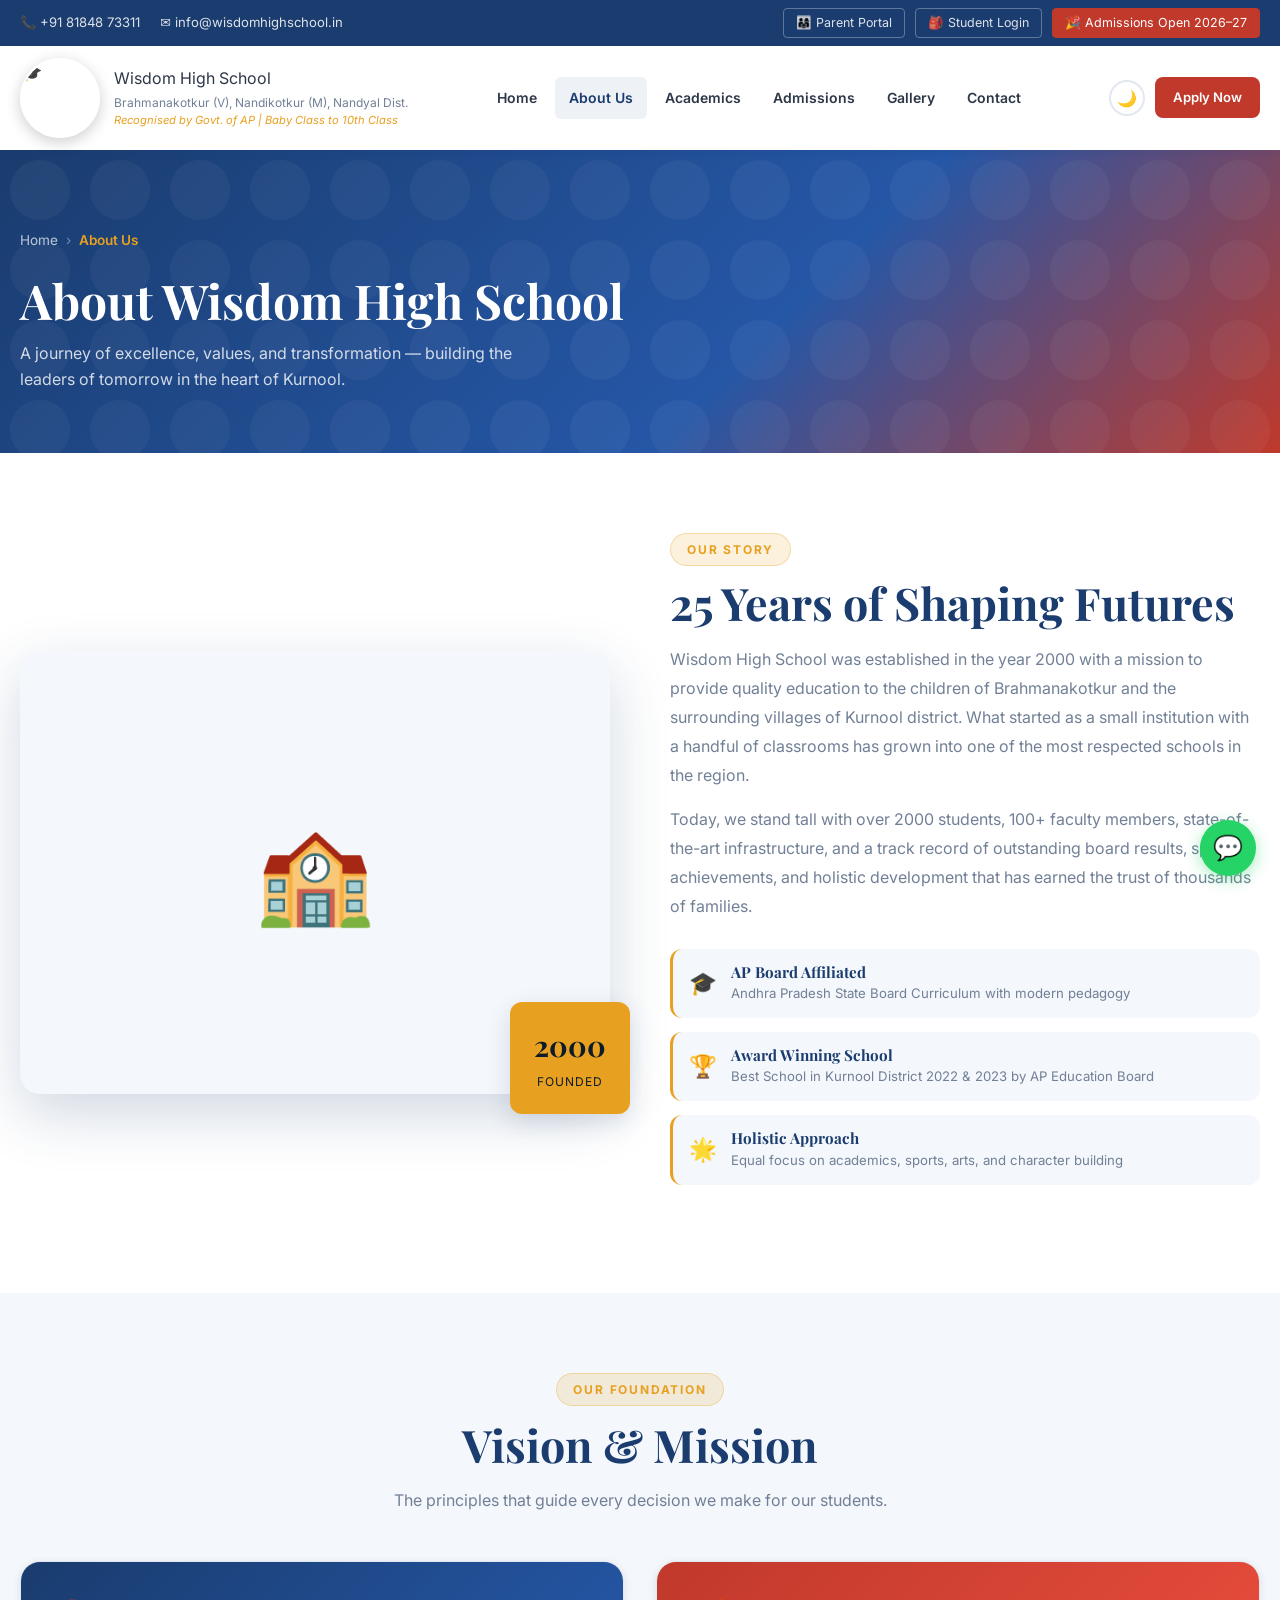
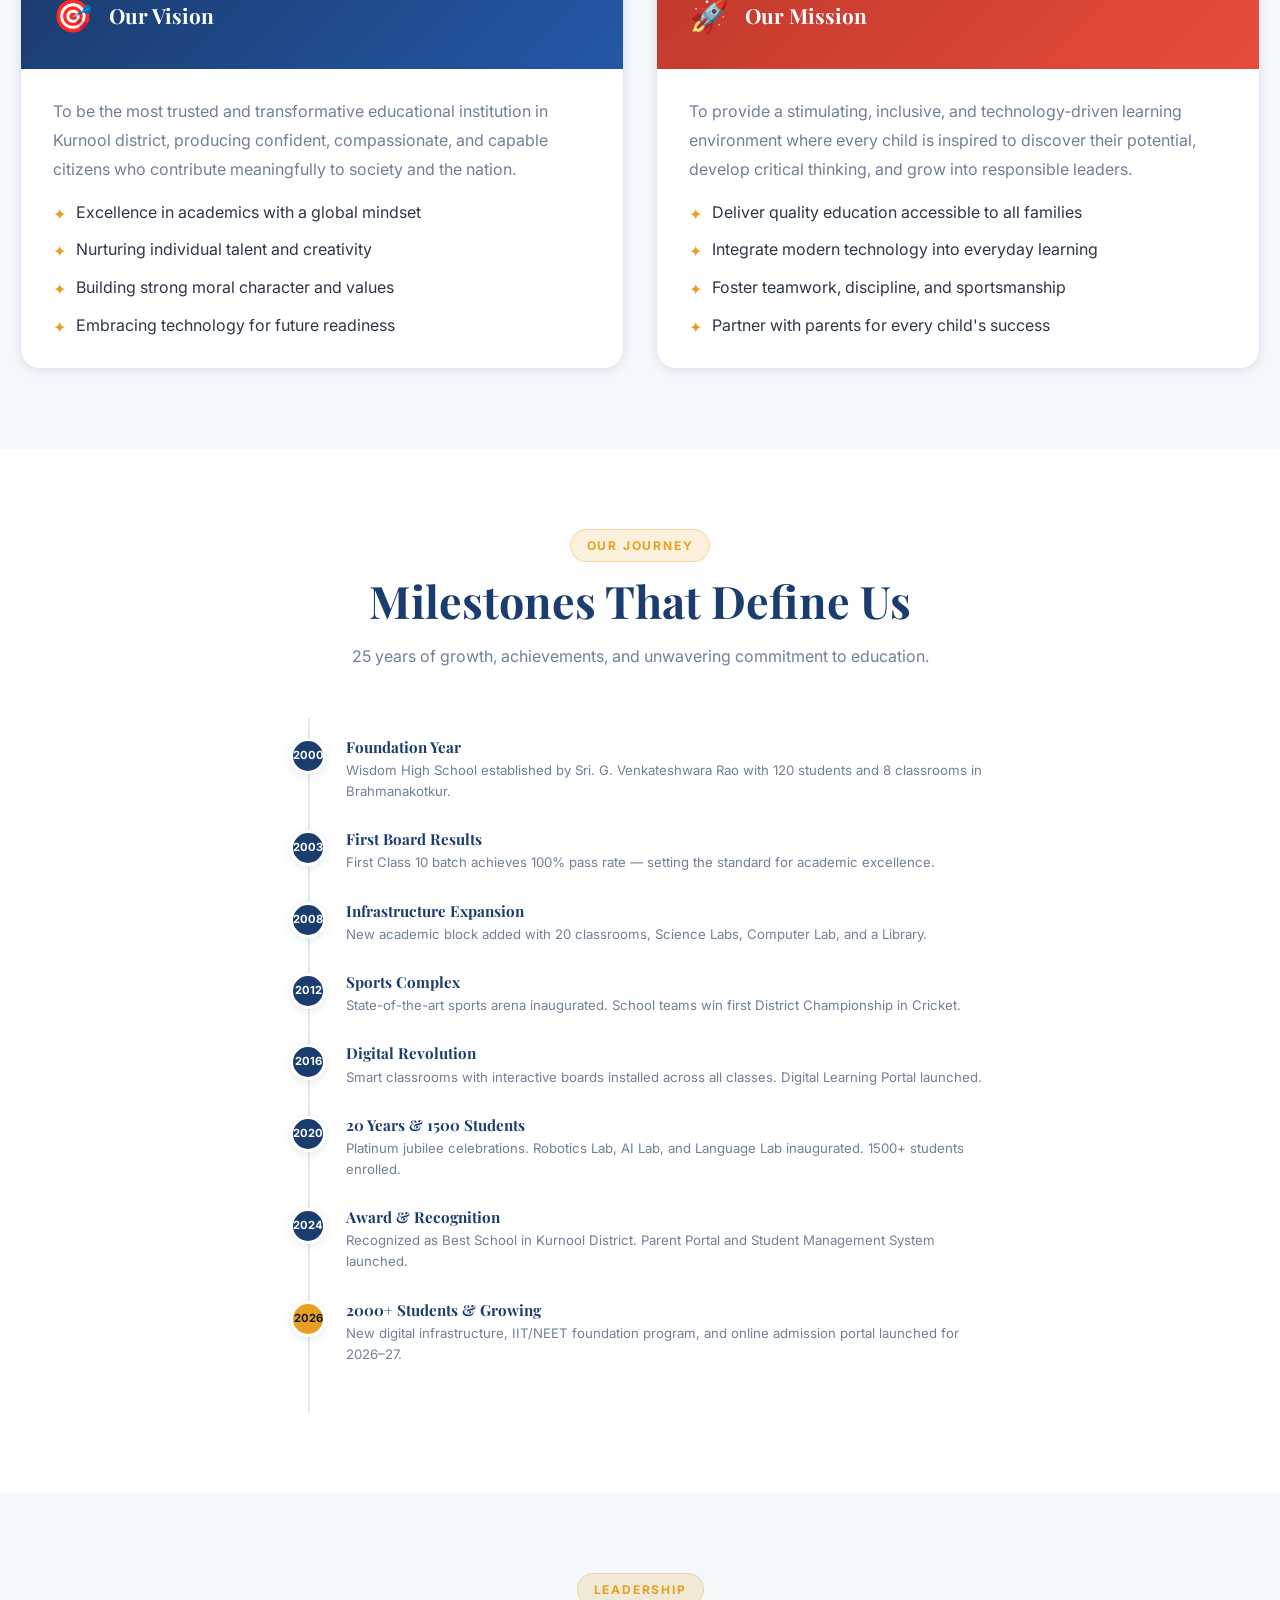
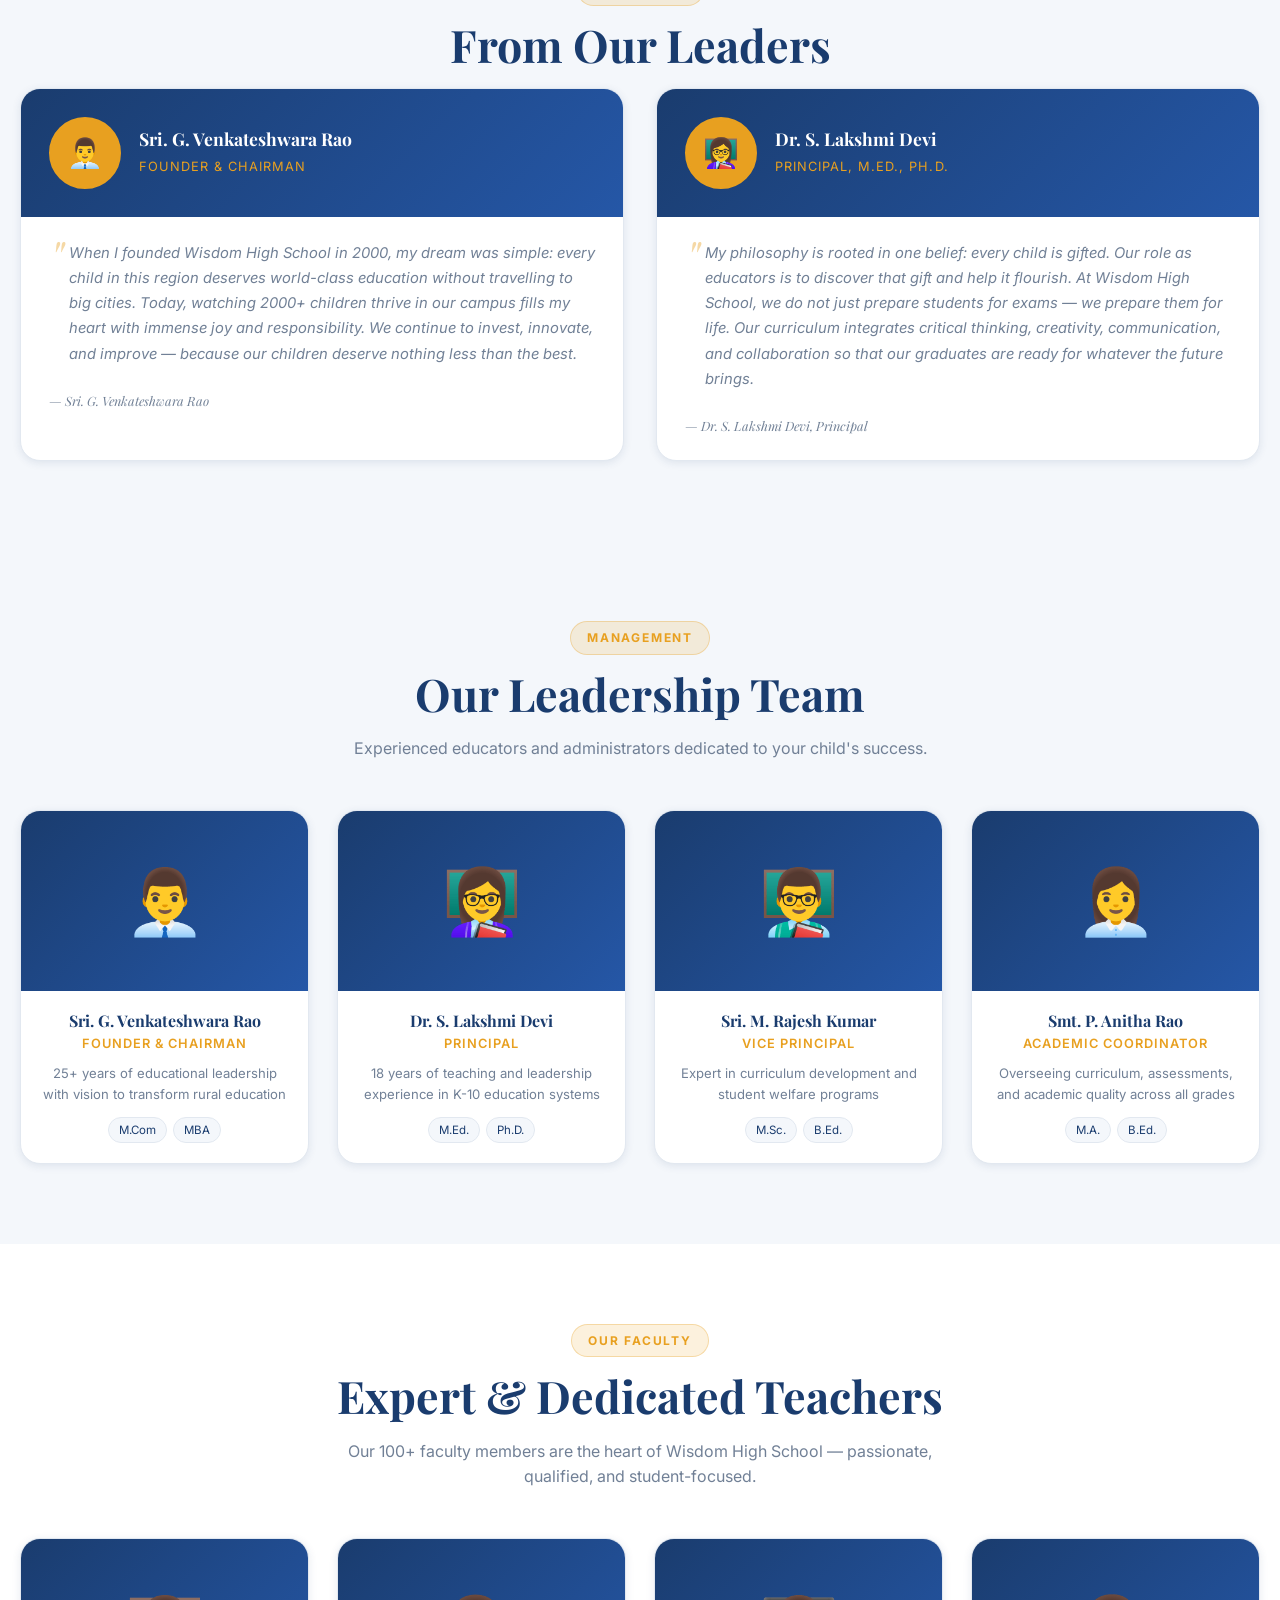
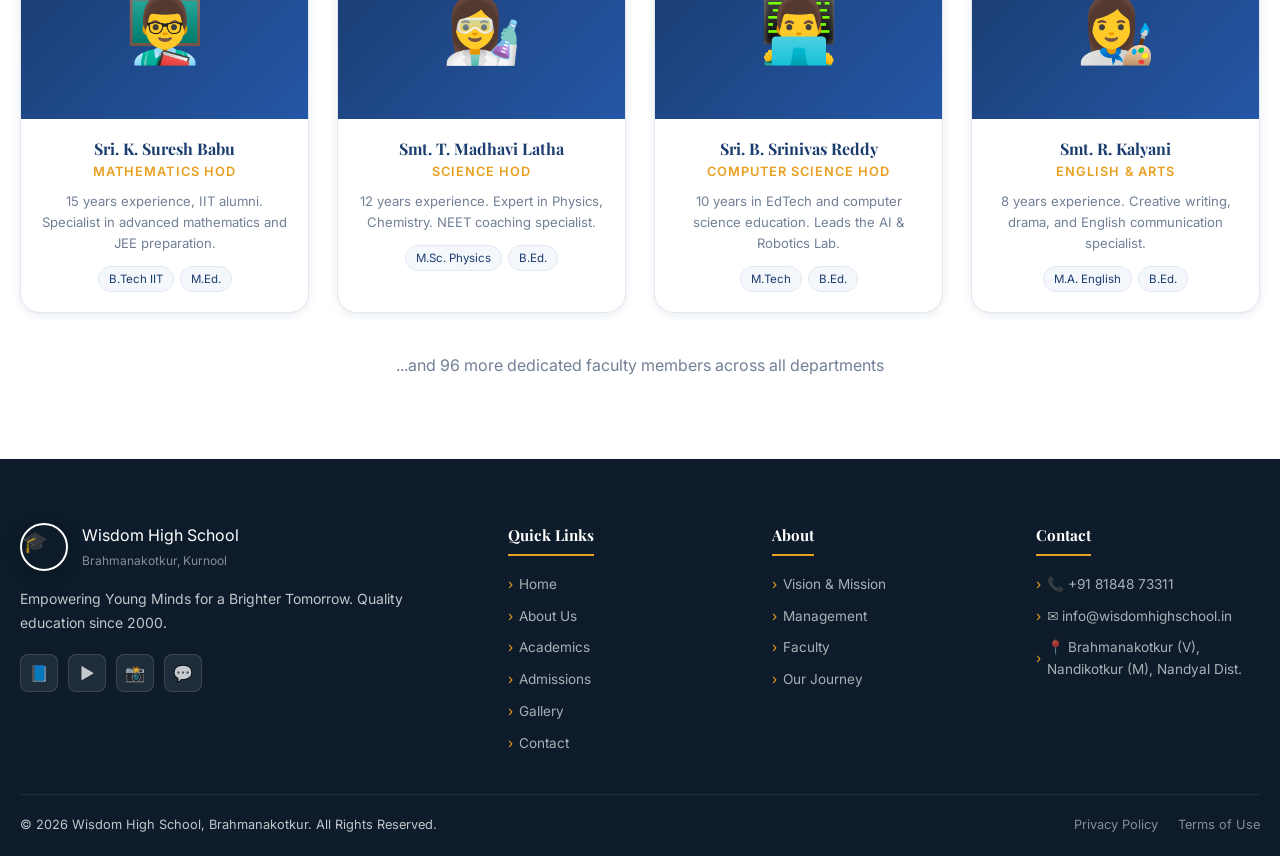
==== about.html @ b9696d8a "Add files via upload" ====
<!DOCTYPE html>
<html lang="en">
<head>
  <meta charset="UTF-8" />
  <meta name="viewport" content="width=device-width, initial-scale=1.0" />
  <title>About Us | Wisdom High School Brahmanakotkur</title>
  <meta name="description" content="Learn about Wisdom High School's vision, management, and student success at Brahmanakotkur, Nandikotkur (M), Nandyal Dist." />
  <link rel="preconnect" href="https://fonts.googleapis.com" />
  <link href="https://fonts.googleapis.com/css2?family=Playfair+Display:wght@600;700;800&family=Inter:wght@400;500;600;700&display=swap" rel="stylesheet" />
  <link rel="stylesheet" href="assets/css/style.css" />
  <link rel="stylesheet" href="assets/css/pages.css" />
  <link rel="icon" href="data:image/svg+xml,<svg xmlns='http://www.w3.org/2000/svg' viewBox='0 0 100 100'><text y='.9em' font-size='90'>🏫</text></svg>" />
</head>
<body>

<!-- Topbar -->
<div id="topbar">
  <div class="container">
    <div class="topbar-inner">
      <div class="topbar-left">
        <a href="tel:+918184873311">📞 +91 81848 73311</a>
        <a href="mailto:info@wisdomhighschool.in">✉️ info@wisdomhighschool.in</a>
      </div>
      <div class="topbar-right">
        <a href="portal/parent.html">👨‍👩‍👧 Parent Portal</a>
        <a href="portal/student.html">🎒 Student Login</a>
        <a href="admissions.html" class="admission-btn">🎉 Admissions Open 2026–27</a>
      </div>
    </div>
  </div>
</div>

<!-- Header -->
<header id="header">
  <div class="container">
    <div class="header-inner">
      <a href="index.html" class="logo-wrap">
        <div class="logo-icon">🎓</div>
        <div class="logo-text">
          <div class="school-name">Wisdom High School</div>
          <div class="school-location">Brahmanakotkur (V), Nandikotkur (M), Nandyal Dist.</div>
          <div class="school-tagline">Recognised by Govt. of AP | Baby Class to 10th Class</div>
        </div>
      </a>
      <nav class="main-nav">
        <div class="nav-item"><a href="index.html" class="nav-link">Home</a></div>
        <div class="nav-item"><a href="about.html" class="nav-link active">About Us</a></div>
        <div class="nav-item"><a href="academics.html" class="nav-link">Academics</a></div>
        <div class="nav-item"><a href="admissions.html" class="nav-link">Admissions</a></div>
        <div class="nav-item"><a href="gallery.html" class="nav-link">Gallery</a></div>
        <div class="nav-item"><a href="contact.html" class="nav-link">Contact</a></div>
      </nav>
      <div class="header-actions">
        <button id="darkToggle">🌙</button>
        <a href="admissions.html" class="btn btn-accent" style="font-size:0.82rem;padding:10px 18px;">Apply Now</a>
        <button id="mobileMenuBtn"><span></span><span></span><span></span></button>
      </div>
    </div>
    <div id="mobileMenu">
      <a href="index.html" class="mobile-nav-link">🏠 Home</a>
      <a href="about.html" class="mobile-nav-link">ℹ️ About Us</a>
      <a href="academics.html" class="mobile-nav-link">📚 Academics</a>
      <a href="admissions.html" class="mobile-nav-link">📝 Admissions</a>
      <a href="gallery.html" class="mobile-nav-link">🖼️ Gallery</a>
      <a href="contact.html" class="mobile-nav-link">📞 Contact</a>
    </div>
  </div>
</header>

<!-- Page Hero -->
<section class="page-hero">
  <div class="container">
    <div class="page-hero-content">
      <div class="breadcrumb">
        <a href="index.html">Home</a>
        <span>›</span>
        <span class="current">About Us</span>
      </div>
      <h1>About Wisdom High School</h1>
      <p>A journey of excellence, values, and transformation — building the leaders of tomorrow in the heart of Kurnool.</p>
    </div>
  </div>
</section>

<!-- Our Story -->
<section class="section-pad">
  <div class="container">
    <div class="about-grid">
      <div class="about-img-wrap" data-aos="fade-right">
        <div class="about-img" style="font-size:6rem;">🏫</div>
        <div class="about-badge">
          <strong>2000</strong>
          <span>Founded</span>
        </div>
      </div>
      <div class="about-content" data-aos="fade-left">
        <div class="section-tag">Our Story</div>
        <h2 class="section-title">25 Years of Shaping Futures</h2>
        <p style="color:var(--text-muted);margin-bottom:16px;line-height:1.8;">Wisdom High School was established in the year 2000 with a mission to provide quality education to the children of Brahmanakotkur and the surrounding villages of Kurnool district. What started as a small institution with a handful of classrooms has grown into one of the most respected schools in the region.</p>
        <p style="color:var(--text-muted);margin-bottom:24px;line-height:1.8;">Today, we stand tall with over 2000 students, 100+ faculty members, state-of-the-art infrastructure, and a track record of outstanding board results, sports achievements, and holistic development that has earned the trust of thousands of families.</p>
        <div class="about-features">
          <div class="about-feature">
            <div class="about-feature-icon">🎓</div>
            <div><h4>AP Board Affiliated</h4><p>Andhra Pradesh State Board Curriculum with modern pedagogy</p></div>
          </div>
          <div class="about-feature">
            <div class="about-feature-icon">🏆</div>
            <div><h4>Award Winning School</h4><p>Best School in Kurnool District 2022 & 2023 by AP Education Board</p></div>
          </div>
          <div class="about-feature">
            <div class="about-feature-icon">🌟</div>
            <div><h4>Holistic Approach</h4><p>Equal focus on academics, sports, arts, and character building</p></div>
          </div>
        </div>
      </div>
    </div>
  </div>
</section>

<!-- Vision & Mission -->
<section class="section-pad" id="vision" style="background:var(--light);">
  <div class="container">
    <div class="text-center" data-aos="fade-up">
      <div class="section-tag">Our Foundation</div>
      <h2 class="section-title">Vision & Mission</h2>
      <p class="section-sub">The principles that guide every decision we make for our students.</p>
    </div>
    <div class="vision-mission-grid" data-aos="fade-up">
      <div class="vm-card">
        <div class="vm-card-header vision">
          <div class="vm-icon">🎯</div>
          <h3>Our Vision</h3>
        </div>
        <div class="vm-card-body">
          <p>To be the most trusted and transformative educational institution in Kurnool district, producing confident, compassionate, and capable citizens who contribute meaningfully to society and the nation.</p>
          <div class="vm-points">
            <div class="vm-point">Excellence in academics with a global mindset</div>
            <div class="vm-point">Nurturing individual talent and creativity</div>
            <div class="vm-point">Building strong moral character and values</div>
            <div class="vm-point">Embracing technology for future readiness</div>
          </div>
        </div>
      </div>
      <div class="vm-card">
        <div class="vm-card-header mission">
          <div class="vm-icon">🚀</div>
          <h3>Our Mission</h3>
        </div>
        <div class="vm-card-body">
          <p>To provide a stimulating, inclusive, and technology-driven learning environment where every child is inspired to discover their potential, develop critical thinking, and grow into responsible leaders.</p>
          <div class="vm-points">
            <div class="vm-point">Deliver quality education accessible to all families</div>
            <div class="vm-point">Integrate modern technology into everyday learning</div>
            <div class="vm-point">Foster teamwork, discipline, and sportsmanship</div>
            <div class="vm-point">Partner with parents for every child's success</div>
          </div>
        </div>
      </div>
    </div>
  </div>
</section>

<!-- Our Journey Timeline -->
<section class="section-pad" id="timeline">
  <div class="container">
    <div class="text-center" data-aos="fade-up">
      <div class="section-tag">Our Journey</div>
      <h2 class="section-title">Milestones That Define Us</h2>
      <p class="section-sub">25 years of growth, achievements, and unwavering commitment to education.</p>
    </div>
    <div style="max-width:700px;margin:0 auto;" data-aos="fade-up">
      <div class="timeline">
        <div class="timeline-item">
          <div class="timeline-dot">2000</div>
          <div class="timeline-content">
            <h4>Foundation Year</h4>
            <p>Wisdom High School established by Sri. G. Venkateshwara Rao with 120 students and 8 classrooms in Brahmanakotkur.</p>
          </div>
        </div>
        <div class="timeline-item">
          <div class="timeline-dot">2003</div>
          <div class="timeline-content">
            <h4>First Board Results</h4>
            <p>First Class 10 batch achieves 100% pass rate — setting the standard for academic excellence.</p>
          </div>
        </div>
        <div class="timeline-item">
          <div class="timeline-dot">2008</div>
          <div class="timeline-content">
            <h4>Infrastructure Expansion</h4>
            <p>New academic block added with 20 classrooms, Science Labs, Computer Lab, and a Library.</p>
          </div>
        </div>
        <div class="timeline-item">
          <div class="timeline-dot">2012</div>
          <div class="timeline-content">
            <h4>Sports Complex</h4>
            <p>State-of-the-art sports arena inaugurated. School teams win first District Championship in Cricket.</p>
          </div>
        </div>
        <div class="timeline-item">
          <div class="timeline-dot">2016</div>
          <div class="timeline-content">
            <h4>Digital Revolution</h4>
            <p>Smart classrooms with interactive boards installed across all classes. Digital Learning Portal launched.</p>
          </div>
        </div>
        <div class="timeline-item">
          <div class="timeline-dot">2020</div>
          <div class="timeline-content">
            <h4>20 Years & 1500 Students</h4>
            <p>Platinum jubilee celebrations. Robotics Lab, AI Lab, and Language Lab inaugurated. 1500+ students enrolled.</p>
          </div>
        </div>
        <div class="timeline-item">
          <div class="timeline-dot">2024</div>
          <div class="timeline-content">
            <h4>Award & Recognition</h4>
            <p>Recognized as Best School in Kurnool District. Parent Portal and Student Management System launched.</p>
          </div>
        </div>
        <div class="timeline-item">
          <div class="timeline-dot" style="background:var(--secondary);color:var(--dark);">2026</div>
          <div class="timeline-content">
            <h4>2000+ Students & Growing</h4>
            <p>New digital infrastructure, IIT/NEET foundation program, and online admission portal launched for 2026–27.</p>
          </div>
        </div>
      </div>
    </div>
  </div>
</section>

<!-- Chairman & Principal Messages -->
<section class="section-pad messages-section" id="chairman">
  <div class="container">
    <div class="text-center" data-aos="fade-up">
      <div class="section-tag">Leadership</div>
      <h2 class="section-title">From Our Leaders</h2>
    </div>
    <div class="messages-grid">
      <div class="message-card" data-aos="fade-right" id="chairman">
        <div class="message-header">
          <div class="message-avatar">👨‍💼</div>
          <div class="message-person">
            <h3>Sri. G. Venkateshwara Rao</h3>
            <span>Founder & Chairman</span>
          </div>
        </div>
        <div class="message-body">
          <p>When I founded Wisdom High School in 2000, my dream was simple: every child in this region deserves world-class education without travelling to big cities. Today, watching 2000+ children thrive in our campus fills my heart with immense joy and responsibility. We continue to invest, innovate, and improve — because our children deserve nothing less than the best.</p>
        </div>
        <div class="message-footer"><span class="message-sig">— Sri. G. Venkateshwara Rao</span></div>
      </div>
      <div class="message-card" data-aos="fade-left" id="principal">
        <div class="message-header">
          <div class="message-avatar">👩‍🏫</div>
          <div class="message-person">
            <h3>Dr. S. Lakshmi Devi</h3>
            <span>Principal, M.Ed., Ph.D.</span>
          </div>
        </div>
        <div class="message-body">
          <p>My philosophy is rooted in one belief: every child is gifted. Our role as educators is to discover that gift and help it flourish. At Wisdom High School, we do not just prepare students for exams — we prepare them for life. Our curriculum integrates critical thinking, creativity, communication, and collaboration so that our graduates are ready for whatever the future brings.</p>
        </div>
        <div class="message-footer"><span class="message-sig">— Dr. S. Lakshmi Devi, Principal</span></div>
      </div>
    </div>
  </div>
</section>

<!-- Management Team -->
<section class="section-pad" id="management" style="background:var(--light);">
  <div class="container">
    <div class="text-center" data-aos="fade-up">
      <div class="section-tag">Management</div>
      <h2 class="section-title">Our Leadership Team</h2>
      <p class="section-sub">Experienced educators and administrators dedicated to your child's success.</p>
    </div>
    <div class="team-grid">
      <div class="team-card" data-aos="zoom-in" data-aos-delay="0">
        <div class="team-avatar">👨‍💼</div>
        <div class="team-info">
          <h3>Sri. G. Venkateshwara Rao</h3>
          <div class="team-role">Founder & Chairman</div>
          <p>25+ years of educational leadership with vision to transform rural education</p>
          <div class="team-qual"><span class="qual-tag">M.Com</span><span class="qual-tag">MBA</span></div>
        </div>
      </div>
      <div class="team-card" data-aos="zoom-in" data-aos-delay="100">
        <div class="team-avatar">👩‍🏫</div>
        <div class="team-info">
          <h3>Dr. S. Lakshmi Devi</h3>
          <div class="team-role">Principal</div>
          <p>18 years of teaching and leadership experience in K-10 education systems</p>
          <div class="team-qual"><span class="qual-tag">M.Ed.</span><span class="qual-tag">Ph.D.</span></div>
        </div>
      </div>
      <div class="team-card" data-aos="zoom-in" data-aos-delay="200">
        <div class="team-avatar">👨‍🏫</div>
        <div class="team-info">
          <h3>Sri. M. Rajesh Kumar</h3>
          <div class="team-role">Vice Principal</div>
          <p>Expert in curriculum development and student welfare programs</p>
          <div class="team-qual"><span class="qual-tag">M.Sc.</span><span class="qual-tag">B.Ed.</span></div>
        </div>
      </div>
      <div class="team-card" data-aos="zoom-in" data-aos-delay="300">
        <div class="team-avatar">👩‍💼</div>
        <div class="team-info">
          <h3>Smt. P. Anitha Rao</h3>
          <div class="team-role">Academic Coordinator</div>
          <p>Overseeing curriculum, assessments, and academic quality across all grades</p>
          <div class="team-qual"><span class="qual-tag">M.A.</span><span class="qual-tag">B.Ed.</span></div>
        </div>
      </div>
    </div>
  </div>
</section>

<!-- Faculty Section -->
<section class="section-pad" id="faculty">
  <div class="container">
    <div class="text-center" data-aos="fade-up">
      <div class="section-tag">Our Faculty</div>
      <h2 class="section-title">Expert & Dedicated Teachers</h2>
      <p class="section-sub">Our 100+ faculty members are the heart of Wisdom High School — passionate, qualified, and student-focused.</p>
    </div>
    <div class="team-grid">
      <div class="team-card" data-aos="fade-up" data-aos-delay="0">
        <div class="team-avatar">👨‍🏫</div>
        <div class="team-info">
          <h3>Sri. K. Suresh Babu</h3>
          <div class="team-role">Mathematics HOD</div>
          <p>15 years experience, IIT alumni. Specialist in advanced mathematics and JEE preparation.</p>
          <div class="team-qual"><span class="qual-tag">B.Tech IIT</span><span class="qual-tag">M.Ed.</span></div>
        </div>
      </div>
      <div class="team-card" data-aos="fade-up" data-aos-delay="100">
        <div class="team-avatar">👩‍🔬</div>
        <div class="team-info">
          <h3>Smt. T. Madhavi Latha</h3>
          <div class="team-role">Science HOD</div>
          <p>12 years experience. Expert in Physics, Chemistry. NEET coaching specialist.</p>
          <div class="team-qual"><span class="qual-tag">M.Sc. Physics</span><span class="qual-tag">B.Ed.</span></div>
        </div>
      </div>
      <div class="team-card" data-aos="fade-up" data-aos-delay="200">
        <div class="team-avatar">👨‍💻</div>
        <div class="team-info">
          <h3>Sri. B. Srinivas Reddy</h3>
          <div class="team-role">Computer Science HOD</div>
          <p>10 years in EdTech and computer science education. Leads the AI & Robotics Lab.</p>
          <div class="team-qual"><span class="qual-tag">M.Tech</span><span class="qual-tag">B.Ed.</span></div>
        </div>
      </div>
      <div class="team-card" data-aos="fade-up" data-aos-delay="300">
        <div class="team-avatar">👩‍🎨</div>
        <div class="team-info">
          <h3>Smt. R. Kalyani</h3>
          <div class="team-role">English & Arts</div>
          <p>8 years experience. Creative writing, drama, and English communication specialist.</p>
          <div class="team-qual"><span class="qual-tag">M.A. English</span><span class="qual-tag">B.Ed.</span></div>
        </div>
      </div>
    </div>
    <div class="text-center" style="margin-top:40px;">
      <p style="color:var(--text-muted);">...and 96 more dedicated faculty members across all departments</p>
    </div>
  </div>
</section>

<!-- Footer -->
<footer id="footer">
  <div class="footer-top">
    <div class="container">
      <div class="footer-grid">
        <div class="footer-brand">
          <a href="index.html" class="logo-wrap" style="margin-bottom:16px;display:inline-flex;">
            <div class="logo-icon" style="width:48px;height:48px;font-size:1.3rem;">🎓</div>
            <div class="logo-text">
              <div class="school-name">Wisdom High School</div>
              <div class="school-location">Brahmanakotkur, Kurnool</div>
            </div>
          </a>
          <p>Empowering Young Minds for a Brighter Tomorrow. Quality education since 2000.</p>
          <div class="footer-social">
            <a href="#" class="social-btn">📘</a>
            <a href="#" class="social-btn">▶️</a>
            <a href="#" class="social-btn">📸</a>
            <a href="https://wa.me/919876543210" class="social-btn">💬</a>
          </div>
        </div>
        <div class="footer-col">
          <h4>Quick Links</h4>
          <div class="footer-links">
            <a href="index.html">Home</a>
            <a href="about.html">About Us</a>
            <a href="academics.html">Academics</a>
            <a href="admissions.html">Admissions</a>
            <a href="gallery.html">Gallery</a>
            <a href="contact.html">Contact</a>
          </div>
        </div>
        <div class="footer-col">
          <h4>About</h4>
          <div class="footer-links">
            <a href="about.html#vision">Vision & Mission</a>
            <a href="about.html#management">Management</a>
            <a href="about.html#faculty">Faculty</a>
            <a href="about.html#timeline">Our Journey</a>
          </div>
        </div>
        <div class="footer-col">
          <h4>Contact</h4>
          <div class="footer-links">
            <a href="tel:+918184873311">📞 +91 81848 73311</a>
            <a href="mailto:info@wisdomhighschool.in">✉️ info@wisdomhighschool.in</a>
            <a href="#">📍 Brahmanakotkur (V), Nandikotkur (M), Nandyal Dist.</a>
          </div>
        </div>
      </div>
    </div>
  </div>
  <div class="container">
    <div class="footer-bottom">
      <p>© 2026 Wisdom High School, Brahmanakotkur. All Rights Reserved.</p>
      <div class="footer-bottom-links">
        <a href="#">Privacy Policy</a>
        <a href="#">Terms of Use</a>
      </div>
    </div>
  </div>
</footer>

<a href="https://wa.me/919876543210" id="whatsappFloat" target="_blank">💬</a>
<button id="scrollTop">↑</button>

<script src="assets/js/main.js"></script>
</body>
</html>
---- assets/css/style.css ----
/* ============================================================
   WISDOM HIGH SCHOOL - Main Stylesheet
   Color Palette:
   --primary:    #1A3C6E  (Deep Navy Blue)
   --secondary:  #E8A020  (Gold/Amber)
   --accent:     #C0392B  (Ruby Red)
   --light:      #F4F7FB  (Off White)
   --dark:       #0D1B2A  (Near Black)
   --text:       #2D3748  (Slate Gray)
   ============================================================ */

/* ── CSS Variables ── */
:root {
  --primary:    #1A3C6E;
  --primary-light: #2557A7;
  --secondary:  #E8A020;
  --accent:     #C0392B;
  --light:      #F4F7FB;
  --white:      #FFFFFF;
  --dark:       #0D1B2A;
  --text:       #2D3748;
  --text-muted: #718096;
  --border:     #E2E8F0;
  --shadow-sm:  0 2px 8px rgba(26,60,110,0.10);
  --shadow-md:  0 8px 24px rgba(26,60,110,0.15);
  --shadow-lg:  0 20px 60px rgba(26,60,110,0.20);
  --radius:     12px;
  --radius-lg:  20px;
  --transition: all 0.3s cubic-bezier(0.4,0,0.2,1);
  --font-display: 'Playfair Display', Georgia, serif;
  --font-body:    'Inter', system-ui, sans-serif;
}

/* Dark Mode */
body.dark-mode {
  --light:    #0D1B2A;
  --white:    #1A2535;
  --dark:     #F4F7FB;
  --text:     #CBD5E0;
  --border:   #2D3748;
  --shadow-sm: 0 2px 8px rgba(0,0,0,0.4);
  --shadow-md: 0 8px 24px rgba(0,0,0,0.4);
}

/* ── Reset & Base ── */
*, *::before, *::after { box-sizing: border-box; margin: 0; padding: 0; }

html { scroll-behavior: smooth; font-size: 16px; }

body {
  font-family: var(--font-body);
  color: var(--text);
  background: var(--white);
  line-height: 1.6;
  overflow-x: hidden;
  transition: background 0.3s, color 0.3s;
}

img { max-width: 100%; height: auto; display: block; }
a { text-decoration: none; color: inherit; }
ul { list-style: none; }
button { border: none; background: none; cursor: pointer; font-family: inherit; }

/* ── Typography ── */
h1, h2, h3, h4, h5 {
  font-family: var(--font-display);
  font-weight: 700;
  line-height: 1.2;
  color: var(--primary);
}
.dark-mode h1, .dark-mode h2, .dark-mode h3 { color: var(--secondary); }

/* ── Utility Classes ── */
.container { max-width: 1280px; margin: 0 auto; padding: 0 20px; }
.section-pad { padding: 80px 0; }
.text-center { text-align: center; }
.text-white { color: var(--white) !important; }

.section-tag {
  display: inline-block;
  background: rgba(232,160,32,0.15);
  color: var(--secondary);
  font-size: 0.75rem;
  font-weight: 700;
  letter-spacing: 0.15em;
  text-transform: uppercase;
  padding: 6px 16px;
  border-radius: 50px;
  margin-bottom: 12px;
  border: 1px solid rgba(232,160,32,0.3);
}

.section-title {
  font-size: clamp(1.8rem, 4vw, 2.8rem);
  margin-bottom: 16px;
}

.section-sub {
  font-family: var(--font-body);
  color: var(--text-muted);
  font-size: 1rem;
  max-width: 600px;
  margin: 0 auto 48px;
}

.btn {
  display: inline-flex;
  align-items: center;
  gap: 8px;
  padding: 13px 28px;
  border-radius: 8px;
  font-weight: 600;
  font-size: 0.95rem;
  transition: var(--transition);
  cursor: pointer;
}

.btn-primary {
  background: var(--primary);
  color: var(--white);
}
.btn-primary:hover {
  background: var(--primary-light);
  transform: translateY(-2px);
  box-shadow: var(--shadow-md);
}

.btn-secondary {
  background: var(--secondary);
  color: var(--dark);
}
.btn-secondary:hover {
  background: #d4911c;
  transform: translateY(-2px);
  box-shadow: var(--shadow-md);
}

.btn-outline {
  border: 2px solid var(--white);
  color: var(--white);
  background: transparent;
}
.btn-outline:hover {
  background: var(--white);
  color: var(--primary);
}

.btn-accent {
  background: var(--accent);
  color: var(--white);
}
.btn-accent:hover {
  background: #a93226;
  transform: translateY(-2px);
  box-shadow: var(--shadow-md);
}

/* ── Topbar ── */
#topbar {
  background: var(--primary);
  color: var(--white);
  font-size: 0.82rem;
  padding: 8px 0;
  position: relative;
  z-index: 1001;
}
.topbar-inner {
  display: flex;
  align-items: center;
  justify-content: space-between;
  flex-wrap: wrap;
  gap: 8px;
}
.topbar-left { display: flex; align-items: center; gap: 20px; }
.topbar-left a, .topbar-right a {
  color: rgba(255,255,255,0.85);
  display: flex; align-items: center; gap: 5px;
  transition: color 0.2s;
}
.topbar-left a:hover, .topbar-right a:hover { color: var(--secondary); }
.topbar-right { display: flex; align-items: center; gap: 10px; }
.topbar-right a {
  padding: 4px 12px;
  border: 1px solid rgba(255,255,255,0.3);
  border-radius: 4px;
  font-size: 0.78rem;
}
.topbar-right .admission-btn {
  background: var(--accent);
  border-color: var(--accent);
  color: var(--white);
  animation: pulse-btn 2s infinite;
}
@keyframes pulse-btn {
  0%, 100% { box-shadow: 0 0 0 0 rgba(192,57,43,0.4); }
  50% { box-shadow: 0 0 0 8px rgba(192,57,43,0); }
}

/* ── Marquee ── */
#news-marquee {
  background: var(--secondary);
  color: var(--dark);
  font-size: 0.85rem;
  font-weight: 600;
  padding: 8px 0;
  overflow: hidden;
}
.marquee-track { display: flex; white-space: nowrap; animation: marquee 30s linear infinite; }
.marquee-track span { padding: 0 40px; }
.marquee-track span::before { content: "🔔 "; }
@keyframes marquee { from { transform: translateX(0); } to { transform: translateX(-50%); } }
.marquee-label {
  background: var(--accent);
  color: var(--white);
  padding: 8px 16px;
  font-weight: 700;
  font-size: 0.82rem;
  letter-spacing: 0.05em;
  white-space: nowrap;
  flex-shrink: 0;
}

/* ── Header / Navbar ── */
#header {
  background: var(--white);
  box-shadow: var(--shadow-sm);
  position: sticky;
  top: 0;
  z-index: 1000;
  transition: var(--transition);
}
.dark-mode #header { background: #1A2535; }
#header.scrolled { box-shadow: var(--shadow-md); }

.header-inner {
  display: flex;
  align-items: center;
  justify-content: space-between;
  padding: 12px 0;
  gap: 20px;
}
.logo-wrap { display: flex; align-items: center; gap: 14px; text-decoration: none; }
.logo-icon {
  width: 80px;
  height: 80px;
  border-radius: 50%;
  overflow: hidden;
  flex-shrink: 0;

  border: 2px solid #fff;
  box-shadow: 0 4px 15px rgba(0,0,0,0.2);
}

.logo-icon img {
  width: 100%;
  height: 100%;
  object-fit: cover;
}
}
.logo-text .school-name {
  font-family: var(--font-display);
  font-size: 1.25rem;
  font-weight: 700;
  color: var(--primary);
  line-height: 1.2;
}
.logo-text .school-location {
  font-size: 0.75rem;
  color: var(--text-muted);
  margin-top: 2px;
}
.logo-text .school-tagline {
  font-size: 0.7rem;
  color: var(--secondary);
  font-style: italic;
}

/* Main Nav */
.main-nav { display: flex; align-items: center; gap: 4px; }
.nav-item { position: relative; }
.nav-link {
  display: flex; align-items: center; gap: 4px;
  padding: 10px 14px;
  font-size: 0.875rem;
  font-weight: 600;
  color: var(--text);
  border-radius: 6px;
  transition: var(--transition);
  white-space: nowrap;
}
.nav-link:hover, .nav-link.active {
  color: var(--primary);
  background: rgba(26,60,110,0.07);
}
.nav-link .chevron { font-size: 0.65rem; transition: transform 0.2s; }
.nav-item:hover .chevron { transform: rotate(180deg); }

/* Dropdown */
.dropdown {
  position: absolute;
  top: calc(100% + 8px);
  left: 0;
  background: var(--white);
  border-radius: var(--radius);
  box-shadow: var(--shadow-lg);
  min-width: 200px;
  padding: 8px;
  opacity: 0;
  visibility: hidden;
  transform: translateY(-10px);
  transition: var(--transition);
  z-index: 100;
  border: 1px solid var(--border);
}
.dark-mode .dropdown { background: #1A2535; border-color: #2D3748; }
.nav-item:hover .dropdown {
  opacity: 1;
  visibility: visible;
  transform: translateY(0);
}
.dropdown a {
  display: flex; align-items: center; gap: 8px;
  padding: 9px 14px;
  font-size: 0.85rem;
  color: var(--text);
  border-radius: 6px;
  transition: var(--transition);
}
.dropdown a:hover {
  background: var(--light);
  color: var(--primary);
  padding-left: 20px;
}

/* Header actions */
.header-actions { display: flex; align-items: center; gap: 10px; }
#darkToggle {
  width: 36px; height: 36px;
  border-radius: 50%;
  border: 2px solid var(--border);
  display: flex; align-items: center; justify-content: center;
  font-size: 1rem;
  transition: var(--transition);
}
#darkToggle:hover { border-color: var(--primary); background: var(--light); }
#mobileMenuBtn {
  display: none;
  flex-direction: column; gap: 5px;
  padding: 8px;
}
#mobileMenuBtn span {
  display: block; width: 24px; height: 2px;
  background: var(--text); border-radius: 2px;
  transition: var(--transition);
}

/* Mobile Menu */
#mobileMenu {
  display: none;
  background: var(--white);
  padding: 20px;
  border-top: 1px solid var(--border);
  max-height: 80vh;
  overflow-y: auto;
}
.dark-mode #mobileMenu { background: #1A2535; }
#mobileMenu.open { display: block; }
.mobile-nav-link {
  display: block; padding: 12px 16px;
  font-weight: 600; font-size: 0.9rem;
  color: var(--text); border-radius: 8px;
  border-bottom: 1px solid var(--border);
  transition: var(--transition);
}
.mobile-nav-link:hover { background: var(--light); color: var(--primary); }

/* ── Hero Slider ── */
#hero {
  position: relative;
  height: 92vh;
  min-height: 580px;
  max-height: 900px;
  overflow: hidden;
  background: var(--dark);
}
.hero-slide {
  position: absolute; inset: 0;
  display: flex; align-items: center;
  opacity: 0;
  transition: opacity 0.8s ease;
  z-index: 1;
}
.hero-slide.active { opacity: 1; z-index: 2; }

.hero-bg {
  position: absolute; inset: 0;
  background-size: cover; background-position: center;
  transition: transform 8s ease;
  z-index: 0;
}
.hero-slide.active .hero-bg { transform: scale(1.05); }

.hero-overlay {
  position: absolute; inset: 0;
  background: linear-gradient(105deg, rgba(13,27,42,0.85) 40%, rgba(26,60,110,0.5) 100%);
  z-index: 1;
}
.hero-content {
  position: relative; z-index: 2;
  max-width: 700px;
  padding: 0 20px;
  animation: hero-in 0.8s ease both;
}
@keyframes hero-in {
  from { opacity: 0; transform: translateY(40px); }
  to   { opacity: 1; transform: translateY(0); }
}
.hero-tag {
  display: inline-block;
  background: var(--secondary);
  color: var(--dark);
  font-size: 0.75rem; font-weight: 700;
  letter-spacing: 0.12em; text-transform: uppercase;
  padding: 6px 16px; border-radius: 4px;
  margin-bottom: 20px;
}
.hero-content h1 {
  font-size: clamp(2rem, 5vw, 3.6rem);
  color: var(--white); line-height: 1.1;
  margin-bottom: 16px;
  text-shadow: 0 2px 20px rgba(0,0,0,0.3);
}
.hero-content p {
  font-size: 1.1rem; color: rgba(255,255,255,0.85);
  margin-bottom: 32px; max-width: 520px;
}
.hero-btns { display: flex; gap: 14px; flex-wrap: wrap; }

/* Hero Controls */
.hero-controls {
  position: absolute; bottom: 40px; left: 50%; transform: translateX(-50%);
  z-index: 10; display: flex; gap: 10px; align-items: center;
}
.hero-dot {
  width: 10px; height: 10px;
  border-radius: 50%; border: 2px solid rgba(255,255,255,0.6);
  cursor: pointer; transition: var(--transition);
}
.hero-dot.active {
  background: var(--secondary); border-color: var(--secondary);
  transform: scale(1.3);
}

.hero-arrow {
  position: absolute; top: 50%; transform: translateY(-50%);
  z-index: 10; width: 48px; height: 48px;
  border-radius: 50%; background: rgba(255,255,255,0.15);
  border: 2px solid rgba(255,255,255,0.4);
  color: white; font-size: 1.2rem;
  display: flex; align-items: center; justify-content: center;
  transition: var(--transition); backdrop-filter: blur(4px);
}
.hero-arrow:hover { background: var(--secondary); border-color: var(--secondary); color: var(--dark); }
#heroPrev { left: 30px; }
#heroNext { right: 30px; }

/* Particles */
#particles { position: absolute; inset: 0; z-index: 3; pointer-events: none; }
.particle {
  position: absolute; border-radius: 50%;
  background: rgba(232,160,32,0.3);
  animation: float-particle linear infinite;
}
@keyframes float-particle {
  0% { transform: translateY(100vh) scale(0); opacity: 0; }
  10% { opacity: 1; }
  90% { opacity: 1; }
  100% { transform: translateY(-20px) scale(1); opacity: 0; }
}

/* ── Stats Counter ── */
#stats {
  background: var(--primary);
  padding: 50px 0;
  position: relative;
  overflow: hidden;
}
#stats::before {
  content: ''; position: absolute; inset: 0;
  background: url("data:image/svg+xml,%3Csvg width='60' height='60' viewBox='0 0 60 60' xmlns='http://www.w3.org/2000/svg'%3E%3Cg fill='none' fill-rule='evenodd'%3E%3Cg fill='%23ffffff' fill-opacity='0.04'%3E%3Ccircle cx='30' cy='30' r='20'/%3E%3C/g%3E%3C/g%3E%3C/svg%3E");
}
.stats-grid {
  display: grid;
  grid-template-columns: repeat(auto-fit, minmax(160px, 1fr));
  gap: 30px; position: relative;
}
.stat-item { text-align: center; }
.stat-number {
  font-family: var(--font-display);
  font-size: 2.8rem; font-weight: 700;
  color: var(--secondary); line-height: 1;
  display: block;
}
.stat-suffix { color: var(--secondary); }
.stat-label {
  color: rgba(255,255,255,0.8); font-size: 0.875rem;
  margin-top: 6px; display: block;
  text-transform: uppercase; letter-spacing: 0.08em;
}
.stat-divider {
  width: 1px; background: rgba(255,255,255,0.15);
  align-self: stretch;
}

/* ── Messages Section ── */
.messages-section { background: var(--light); }
.dark-mode .messages-section { background: var(--dark); }
.messages-grid {
  display: grid; grid-template-columns: repeat(auto-fit, minmax(340px, 1fr));
  gap: 32px;
}
.message-card {
  background: var(--white);
  border-radius: var(--radius-lg);
  overflow: hidden;
  box-shadow: var(--shadow-sm);
  transition: var(--transition);
  border: 1px solid var(--border);
}
.dark-mode .message-card { background: #1A2535; border-color: #2D3748; }
.message-card:hover { transform: translateY(-6px); box-shadow: var(--shadow-lg); }
.message-header {
  background: linear-gradient(135deg, var(--primary), var(--primary-light));
  padding: 28px;
  display: flex; align-items: center; gap: 18px;
}
.message-avatar {
  width: 72px; height: 72px; border-radius: 50%;
  border: 3px solid var(--secondary);
  object-fit: cover; flex-shrink: 0;
  background: var(--secondary);
  display: flex; align-items: center; justify-content: center;
  font-size: 1.8rem;
}
.message-person h3 { color: var(--white); font-size: 1.1rem; margin-bottom: 4px; }
.message-person span { color: var(--secondary); font-size: 0.8rem; text-transform: uppercase; letter-spacing: 0.08em; }
.message-body { padding: 24px 28px; }
.message-body p {
  color: var(--text-muted); font-size: 0.925rem;
  line-height: 1.7; font-style: italic;
  position: relative; padding-left: 20px;
}
.message-body p::before {
  content: '"';
  position: absolute; left: 0; top: -8px;
  font-size: 3rem; color: var(--secondary); opacity: 0.4;
  font-family: var(--font-display); line-height: 1;
}
.message-footer {
  padding: 0 28px 24px;
  display: flex; align-items: center; gap: 10px;
}
.message-sig {
  font-size: 0.8rem; color: var(--text-muted);
  font-family: var(--font-display); font-style: italic;
}

/* ── About Section ── */
.about-grid {
  display: grid; grid-template-columns: 1fr 1fr;
  gap: 60px; align-items: center;
}
.about-img-wrap { position: relative; }
.about-img {
  border-radius: var(--radius-lg);
  overflow: hidden; box-shadow: var(--shadow-lg);
  aspect-ratio: 4/3; background: var(--light);
  display: flex; align-items: center; justify-content: center;
  font-size: 5rem;
}
.about-badge {
  position: absolute; bottom: -20px; right: -20px;
  background: var(--secondary); color: var(--dark);
  border-radius: var(--radius); padding: 20px 24px;
  text-align: center; box-shadow: var(--shadow-md);
}
.about-badge strong { font-size: 1.8rem; font-family: var(--font-display); display: block; }
.about-badge span { font-size: 0.75rem; text-transform: uppercase; letter-spacing: 0.08em; }

.about-content .section-tag { margin-bottom: 10px; }
.about-features { display: flex; flex-direction: column; gap: 14px; margin: 28px 0; }
.about-feature {
  display: flex; align-items: flex-start; gap: 14px;
  padding: 14px 16px; border-radius: var(--radius);
  background: var(--light); border-left: 3px solid var(--secondary);
  transition: var(--transition);
}
.dark-mode .about-feature { background: rgba(255,255,255,0.05); }
.about-feature:hover { transform: translateX(4px); }
.about-feature-icon { font-size: 1.4rem; flex-shrink: 0; margin-top: 2px; }
.about-feature h4 { font-size: 0.95rem; margin-bottom: 2px; color: var(--primary); }
.about-feature p { font-size: 0.825rem; color: var(--text-muted); }
.dark-mode .about-feature h4 { color: var(--secondary); }

/* Timeline */
.timeline { position: relative; padding: 20px 0; }
.timeline::before {
  content: ''; position: absolute; left: 18px; top: 0; bottom: 0;
  width: 2px; background: var(--border);
}
.timeline-item {
  display: flex; gap: 20px; margin-bottom: 28px; position: relative;
}
.timeline-dot {
  width: 36px; height: 36px; border-radius: 50%;
  background: var(--primary); color: white;
  display: flex; align-items: center; justify-content: center;
  font-size: 0.7rem; font-weight: 700; flex-shrink: 0;
  border: 3px solid var(--white); box-shadow: var(--shadow-sm);
  position: relative; z-index: 1;
}
.timeline-content h4 { font-size: 0.95rem; color: var(--primary); }
.timeline-content p { font-size: 0.825rem; color: var(--text-muted); margin-top: 4px; }
.dark-mode .timeline-content h4 { color: var(--secondary); }

/* ── Academics Section ── */
.academics-grid {
  display: grid; grid-template-columns: repeat(auto-fit, minmax(220px, 1fr));
  gap: 24px;
}
.academic-card {
  background: var(--white); border-radius: var(--radius-lg);
  padding: 32px 24px; text-align: center;
  box-shadow: var(--shadow-sm); border: 1px solid var(--border);
  transition: var(--transition); cursor: default; position: relative; overflow: hidden;
}
.dark-mode .academic-card { background: #1A2535; border-color: #2D3748; }
.academic-card::before {
  content: ''; position: absolute; inset: 0;
  background: linear-gradient(135deg, var(--primary), var(--primary-light));
  opacity: 0; transition: var(--transition);
}
.academic-card:hover::before { opacity: 1; }
.academic-card:hover { transform: translateY(-8px); box-shadow: var(--shadow-lg); }
.academic-card:hover * { color: var(--white) !important; }
.academic-icon { font-size: 2.8rem; margin-bottom: 16px; position: relative; z-index: 1; }
.academic-card h3 { font-size: 1.1rem; margin-bottom: 8px; position: relative; z-index: 1; }
.academic-card p { font-size: 0.825rem; color: var(--text-muted); position: relative; z-index: 1; }
.academic-card .academic-grades {
  margin-top: 14px; padding: 6px 14px;
  background: var(--light); border-radius: 50px;
  font-size: 0.75rem; font-weight: 600; color: var(--primary);
  display: inline-block; position: relative; z-index: 1;
  transition: var(--transition);
}
.academic-card:hover .academic-grades { background: rgba(255,255,255,0.2); color: var(--white); }
.dark-mode .academic-card .academic-grades { background: rgba(255,255,255,0.1); }

/* ── Facilities Section ── */
.facilities-section { background: var(--light); }
.dark-mode .facilities-section { background: rgba(255,255,255,0.02); }
.facilities-grid {
  display: grid; grid-template-columns: repeat(auto-fill, minmax(200px, 1fr));
  gap: 20px;
}
.facility-card {
  background: var(--white); border-radius: var(--radius);
  padding: 28px 20px; text-align: center;
  box-shadow: var(--shadow-sm); border: 1px solid var(--border);
  transition: var(--transition);
}
.dark-mode .facility-card { background: #1A2535; border-color: #2D3748; }
.facility-card:hover { transform: translateY(-5px); box-shadow: var(--shadow-md); border-color: var(--primary); }
.facility-icon-wrap {
  width: 64px; height: 64px; border-radius: var(--radius);
  background: rgba(26,60,110,0.08); margin: 0 auto 16px;
  display: flex; align-items: center; justify-content: center;
  font-size: 1.8rem; transition: var(--transition);
}
.facility-card:hover .facility-icon-wrap { background: var(--primary); }
.facility-card h4 { font-size: 0.9rem; color: var(--text); }
.dark-mode .facility-card h4 { color: var(--dark); }

/* ── Sports Section ── */
.sports-grid {
  display: grid; grid-template-columns: repeat(auto-fill, minmax(180px, 1fr));
  gap: 20px;
}
.sport-card {
  border-radius: var(--radius-lg); overflow: hidden;
  position: relative; aspect-ratio: 3/4;
  cursor: default;
}
.sport-bg {
  position: absolute; inset: 0;
  background: linear-gradient(135deg, var(--primary), var(--primary-light));
  display: flex; align-items: center; justify-content: center;
  font-size: 4rem; transition: var(--transition);
}
.sport-card:hover .sport-bg { transform: scale(1.05); }
.sport-overlay {
  position: absolute; inset: 0;
  background: linear-gradient(to top, rgba(13,27,42,0.9) 0%, transparent 60%);
  display: flex; flex-direction: column; justify-content: flex-end; padding: 20px;
}
.sport-card h4 { color: var(--white); font-size: 1rem; }
.sport-card span { color: var(--secondary); font-size: 0.75rem; }

/* ── Achievements ── */
.achievements-section { background: var(--primary); }
.achievements-grid {
  display: grid; grid-template-columns: repeat(auto-fit, minmax(240px, 1fr));
  gap: 24px;
}
.achievement-card {
  background: rgba(255,255,255,0.08); border-radius: var(--radius-lg);
  padding: 32px 24px; text-align: center;
  border: 1px solid rgba(255,255,255,0.12);
  transition: var(--transition); backdrop-filter: blur(10px);
}
.achievement-card:hover {
  background: rgba(255,255,255,0.15);
  transform: translateY(-6px);
}
.achievement-icon { font-size: 2.5rem; margin-bottom: 16px; }
.achievement-card h3 { color: var(--secondary); font-size: 1.1rem; margin-bottom: 8px; }
.achievement-card p { color: rgba(255,255,255,0.75); font-size: 0.85rem; }

/* ── Gallery ── */
.gallery-section { background: var(--light); }
.dark-mode .gallery-section { background: rgba(0,0,0,0.1); }
.gallery-filter {
  display: flex; flex-wrap: wrap; gap: 10px;
  margin-bottom: 32px; justify-content: center;
}
.filter-btn {
  padding: 8px 20px; border-radius: 50px;
  font-size: 0.875rem; font-weight: 600;
  border: 2px solid var(--border);
  color: var(--text-muted); transition: var(--transition);
}
.filter-btn.active, .filter-btn:hover {
  border-color: var(--primary); background: var(--primary); color: var(--white);
}
.gallery-masonry {
  columns: 4 200px; column-gap: 16px;
}
.gallery-item {
  break-inside: avoid; margin-bottom: 16px;
  border-radius: var(--radius); overflow: hidden;
  cursor: pointer; position: relative;
  background: var(--primary);
}
.gallery-item img { width: 100%; display: block; transition: transform 0.4s ease; }
.gallery-item:hover img { transform: scale(1.05); }
.gallery-placeholder {
  width: 100%; aspect-ratio: 1;
  background: linear-gradient(135deg, var(--primary), var(--primary-light));
  display: flex; align-items: center; justify-content: center;
  font-size: 2.5rem;
}
.gallery-overlay {
  position: absolute; inset: 0;
  background: rgba(26,60,110,0.8);
  display: flex; align-items: center; justify-content: center;
  opacity: 0; transition: var(--transition);
  color: white; font-size: 1.5rem;
}
.gallery-item:hover .gallery-overlay { opacity: 1; }

/* ── Testimonials ── */
.testimonials-section { overflow: hidden; }
.testimonials-track {
  display: flex; transition: transform 0.5s ease;
}
.testimonial-card {
  min-width: calc(33.333% - 16px);
  flex-shrink: 0; margin: 8px;
  background: var(--white);
  border-radius: var(--radius-lg);
  padding: 32px; border: 1px solid var(--border);
  box-shadow: var(--shadow-sm);
}
.dark-mode .testimonial-card { background: #1A2535; border-color: #2D3748; }
.testimonial-stars { color: var(--secondary); font-size: 1rem; margin-bottom: 16px; }
.testimonial-text { font-style: italic; color: var(--text-muted); margin-bottom: 20px; line-height: 1.7; }
.testimonial-author { display: flex; align-items: center; gap: 14px; }
.testimonial-avatar {
  width: 44px; height: 44px; border-radius: 50%;
  background: var(--primary); display: flex;
  align-items: center; justify-content: center;
  color: white; font-weight: 700; font-size: 1rem; flex-shrink: 0;
}
.testimonial-name { font-weight: 600; color: var(--text); font-size: 0.9rem; }
.testimonial-role { font-size: 0.75rem; color: var(--text-muted); }

/* ── Admission CTA ── */
.admission-cta {
  background: linear-gradient(135deg, var(--primary) 0%, var(--primary-light) 50%, var(--accent) 100%);
  position: relative; overflow: hidden;
}
.admission-cta::before {
  content: '🎓';
  position: absolute; right: 5%;
  top: 50%; transform: translateY(-50%);
  font-size: 12rem; opacity: 0.06;
}
.cta-inner { text-align: center; position: relative; z-index: 1; }
.cta-inner h2 { color: var(--white); font-size: clamp(1.6rem, 3.5vw, 2.5rem); margin-bottom: 12px; }
.cta-inner p { color: rgba(255,255,255,0.85); margin-bottom: 32px; font-size: 1.05rem; }
.cta-btns { display: flex; flex-wrap: wrap; gap: 14px; justify-content: center; }
.cta-info {
  display: flex; flex-wrap: wrap; gap: 30px;
  justify-content: center; margin-top: 32px;
}
.cta-info-item { color: rgba(255,255,255,0.8); display: flex; align-items: center; gap: 8px; font-size: 0.9rem; }

/* ── Contact Section ── */
.contact-section { background: var(--light); }
.dark-mode .contact-section { background: rgba(0,0,0,0.1); }
.contact-grid {
  display: grid; grid-template-columns: 1fr 1.5fr; gap: 48px; align-items: start;
}
.contact-info { display: flex; flex-direction: column; gap: 20px; }
.contact-card {
  background: var(--white); border-radius: var(--radius);
  padding: 20px; display: flex; gap: 16px; align-items: flex-start;
  box-shadow: var(--shadow-sm); border: 1px solid var(--border);
  transition: var(--transition);
}
.dark-mode .contact-card { background: #1A2535; border-color: #2D3748; }
.contact-card:hover { transform: translateX(4px); border-left-color: var(--primary); }
.contact-card-icon {
  width: 44px; height: 44px; border-radius: var(--radius);
  background: rgba(26,60,110,0.1); display: flex; align-items: center; justify-content: center;
  font-size: 1.2rem; flex-shrink: 0;
}
.contact-card h4 { font-size: 0.85rem; color: var(--text-muted); text-transform: uppercase; letter-spacing: 0.08em; margin-bottom: 4px; }
.contact-card p, .contact-card a { font-size: 0.9rem; color: var(--text); font-weight: 500; }

/* Contact Form */
.contact-form {
  background: var(--white); border-radius: var(--radius-lg);
  padding: 40px; box-shadow: var(--shadow-md); border: 1px solid var(--border);
}
.dark-mode .contact-form { background: #1A2535; border-color: #2D3748; }
.contact-form h3 { font-size: 1.4rem; margin-bottom: 24px; }
.form-row { display: grid; grid-template-columns: 1fr 1fr; gap: 16px; }
.form-group { margin-bottom: 16px; }
.form-group label { display: block; font-size: 0.85rem; font-weight: 600; margin-bottom: 6px; color: var(--text); }
.form-control {
  width: 100%; padding: 12px 16px;
  border: 1.5px solid var(--border); border-radius: 8px;
  font-family: var(--font-body); font-size: 0.9rem;
  background: var(--light); color: var(--text);
  transition: var(--transition);
}
.dark-mode .form-control { background: rgba(255,255,255,0.05); border-color: #2D3748; color: var(--dark); }
.form-control:focus { outline: none; border-color: var(--primary); box-shadow: 0 0 0 3px rgba(26,60,110,0.1); }
textarea.form-control { resize: vertical; min-height: 120px; }

/* ── Map Placeholder ── */
.map-wrap {
  border-radius: var(--radius-lg); overflow: hidden;
  height: 280px; margin-top: 24px;
  background: linear-gradient(135deg, var(--primary), var(--primary-light));
  display: flex; align-items: center; justify-content: center;
  font-size: 4rem; color: white;
}

/* ── Footer ── */
#footer { background: var(--dark); color: rgba(255,255,255,0.75); }
.footer-top { padding: 64px 0 40px; }
.footer-grid {
  display: grid; grid-template-columns: 2fr 1fr 1fr 1fr; gap: 40px;
}
.footer-brand .logo-wrap { margin-bottom: 16px; }
.footer-brand .school-name { color: white !important; }
.footer-brand .school-location { color: rgba(255,255,255,0.5) !important; }
.footer-brand p { font-size: 0.875rem; line-height: 1.7; margin-bottom: 20px; }
.footer-social { display: flex; gap: 10px; }
.social-btn {
  width: 38px; height: 38px; border-radius: 8px;
  background: rgba(255,255,255,0.08); border: 1px solid rgba(255,255,255,0.12);
  display: flex; align-items: center; justify-content: center;
  font-size: 1rem; transition: var(--transition); text-decoration: none;
}
.social-btn:hover { background: var(--secondary); color: var(--dark); border-color: var(--secondary); }

.footer-col h4 {
  color: white; font-size: 0.95rem; margin-bottom: 18px;
  padding-bottom: 10px; border-bottom: 2px solid var(--secondary); display: inline-block;
}
.footer-links { display: flex; flex-direction: column; gap: 10px; }
.footer-links a {
  font-size: 0.85rem; color: rgba(255,255,255,0.65);
  transition: var(--transition); display: flex; align-items: center; gap: 6px;
}
.footer-links a::before { content: '›'; color: var(--secondary); }
.footer-links a:hover { color: var(--secondary); padding-left: 4px; }

.footer-bottom {
  border-top: 1px solid rgba(255,255,255,0.08);
  padding: 20px 0;
  display: flex; align-items: center; justify-content: space-between;
  flex-wrap: wrap; gap: 12px;
}
.footer-bottom p { font-size: 0.8rem; }
.footer-bottom-links { display: flex; gap: 20px; }
.footer-bottom-links a { font-size: 0.8rem; color: rgba(255,255,255,0.5); }
.footer-bottom-links a:hover { color: var(--secondary); }

/* ── WhatsApp Float ── */
#whatsappFloat {
  position: fixed; bottom: 24px; right: 24px; z-index: 999;
  width: 56px; height: 56px; border-radius: 50%;
  background: #25D366; color: white;
  display: flex; align-items: center; justify-content: center;
  font-size: 1.5rem; box-shadow: 0 4px 16px rgba(37,211,102,0.4);
  transition: var(--transition); animation: float-wa 3s ease-in-out infinite;
  text-decoration: none;
}
#whatsappFloat:hover { transform: scale(1.1); }
@keyframes float-wa {
  0%, 100% { transform: translateY(0); }
  50% { transform: translateY(-6px); }
}

/* ── Chatbot ── */
#chatbot { position: fixed; bottom: 90px; right: 24px; z-index: 998; }
#chatToggle {
  width: 50px; height: 50px; border-radius: 50%;
  background: var(--primary); color: white;
  display: flex; align-items: center; justify-content: center;
  font-size: 1.3rem; box-shadow: var(--shadow-md);
  border: none; cursor: pointer; transition: var(--transition);
}
#chatToggle:hover { transform: scale(1.1); background: var(--primary-light); }
#chatWindow {
  position: absolute; bottom: 60px; right: 0;
  width: 300px; background: var(--white);
  border-radius: var(--radius-lg); box-shadow: var(--shadow-lg);
  overflow: hidden; display: none;
  border: 1px solid var(--border);
}
#chatWindow.open { display: block; }
.chat-header {
  background: var(--primary); padding: 16px 20px;
  display: flex; align-items: center; gap: 12px;
}
.chat-header-info h4 { color: white; font-size: 0.9rem; }
.chat-header-info span { color: rgba(255,255,255,0.7); font-size: 0.75rem; }
.chat-messages { padding: 16px; height: 220px; overflow-y: auto; display: flex; flex-direction: column; gap: 10px; }
.chat-msg { max-width: 80%; padding: 8px 12px; border-radius: 12px; font-size: 0.82rem; line-height: 1.4; }
.chat-msg.bot { background: var(--light); align-self: flex-start; border-bottom-left-radius: 0; }
.chat-msg.user { background: var(--primary); color: white; align-self: flex-end; border-bottom-right-radius: 0; }
.chat-input-wrap { padding: 12px; border-top: 1px solid var(--border); display: flex; gap: 8px; }
.chat-input { flex: 1; padding: 8px 12px; border: 1.5px solid var(--border); border-radius: 20px; font-size: 0.82rem; background: var(--light); color: var(--text); }
.chat-input:focus { outline: none; border-color: var(--primary); }
.chat-send { background: var(--primary); color: white; border: none; border-radius: 50%; width: 32px; height: 32px; cursor: pointer; }

/* ── Scroll to Top ── */
#scrollTop {
  position: fixed; bottom: 24px; left: 24px; z-index: 998;
  width: 44px; height: 44px; border-radius: 50%;
  background: var(--secondary); color: var(--dark);
  display: flex; align-items: center; justify-content: center;
  font-size: 1.1rem; box-shadow: var(--shadow-md);
  opacity: 0; pointer-events: none; transition: var(--transition); border: none; cursor: pointer;
}
#scrollTop.show { opacity: 1; pointer-events: all; }
#scrollTop:hover { transform: translateY(-3px); }

/* ── AOS Animations ── */
[data-aos] { opacity: 0; transform: translateY(30px); transition: opacity 0.6s ease, transform 0.6s ease; }
[data-aos].aos-animate { opacity: 1; transform: translateY(0); }
[data-aos="fade-right"] { transform: translateX(-30px); }
[data-aos="fade-right"].aos-animate { transform: translateX(0); }
[data-aos="fade-left"] { transform: translateX(30px); }
[data-aos="fade-left"].aos-animate { transform: translateX(0); }
[data-aos="zoom-in"] { transform: scale(0.9); }
[data-aos="zoom-in"].aos-animate { transform: scale(1); }

/* ── Loading Screen ── */
#loader {
  position: fixed; inset: 0; z-index: 9999;
  background: var(--dark);
  display: flex; flex-direction: column; align-items: center; justify-content: center;
  transition: opacity 0.5s ease;
}
#loader.hidden { opacity: 0; pointer-events: none; }
.loader-logo { font-size: 3rem; margin-bottom: 16px; animation: spin 1.5s ease infinite; }
@keyframes spin { 0%,100%{transform:rotate(-10deg) scale(1)} 50%{transform:rotate(10deg) scale(1.1)} }
.loader-text { color: var(--secondary); font-family: var(--font-display); font-size: 1.2rem; letter-spacing: 0.1em; }
.loader-bar { width: 200px; height: 3px; background: rgba(255,255,255,0.1); border-radius: 2px; margin-top: 20px; overflow: hidden; }
.loader-progress { height: 100%; width: 0; background: var(--secondary); border-radius: 2px; animation: load-prog 1.8s ease forwards; }
@keyframes load-prog { to { width: 100%; } }

/* ── Responsive ── */
@media (max-width: 1024px) {
  .footer-grid { grid-template-columns: 1fr 1fr; }
  .about-grid { grid-template-columns: 1fr; }
  .contact-grid { grid-template-columns: 1fr; }
  .testimonial-card { min-width: calc(50% - 16px); }
}
@media (max-width: 768px) {
  .main-nav { display: none; }
  #mobileMenuBtn { display: flex; }
  .header-actions .btn { display: none; }
  .topbar-left span:not(:first-child) { display: none; }
  .topbar-right a:not(.admission-btn) { display: none; }
  .stat-divider { display: none; }
  .gallery-masonry { columns: 2 100px; }
  .testimonial-card { min-width: calc(100% - 16px); }
  .footer-grid { grid-template-columns: 1fr; }
  .form-row { grid-template-columns: 1fr; }
}
@media (max-width: 480px) {
  .hero-content h1 { font-size: 1.8rem; }
  .hero-btns { flex-direction: column; }
  .gallery-masonry { columns: 1; }
}
---- assets/css/pages.css ----
/* ============================================================
   WISDOM HIGH SCHOOL - Pages Stylesheet
   Inner page styles: About, Admissions, Academics, Gallery, Contact
   ============================================================ */

/* ── Page Hero Banner ── */
.page-hero {
  background: linear-gradient(135deg, var(--primary) 0%, var(--primary-light) 60%, var(--accent) 100%);
  padding: 80px 0 60px;
  position: relative; overflow: hidden;
}
.page-hero::before {
  content: ''; position: absolute; inset: 0;
  background: url("data:image/svg+xml,%3Csvg width='80' height='80' viewBox='0 0 80 80' xmlns='http://www.w3.org/2000/svg'%3E%3Cg fill='none' fill-rule='evenodd'%3E%3Cg fill='%23ffffff' fill-opacity='0.04'%3E%3Ccircle cx='40' cy='40' r='30'/%3E%3C/g%3E%3C/g%3E%3C/svg%3E");
}
.page-hero-content { position: relative; z-index: 1; }
.page-hero h1 { color: var(--white); font-size: clamp(2rem, 4vw, 3rem); margin-bottom: 12px; }
.page-hero p { color: rgba(255,255,255,0.8); font-size: 1rem; max-width: 500px; }
.breadcrumb {
  display: flex; align-items: center; gap: 8px;
  margin-bottom: 20px;
}
.breadcrumb a { color: rgba(255,255,255,0.7); font-size: 0.85rem; transition: color 0.2s; }
.breadcrumb a:hover { color: var(--secondary); }
.breadcrumb span { color: rgba(255,255,255,0.4); font-size: 0.85rem; }
.breadcrumb .current { color: var(--secondary); font-size: 0.85rem; font-weight: 600; }

/* ── About Page ── */
.vision-mission-grid {
  display: grid; grid-template-columns: 1fr 1fr; gap: 32px;
}
.vm-card {
  border-radius: var(--radius-lg); overflow: hidden;
  box-shadow: var(--shadow-sm); border: 1px solid var(--border);
}
.dark-mode .vm-card { border-color: #2D3748; }
.vm-card-header {
  padding: 28px 32px;
  display: flex; align-items: center; gap: 16px;
}
.vm-card-header.vision { background: linear-gradient(135deg, var(--primary), var(--primary-light)); }
.vm-card-header.mission { background: linear-gradient(135deg, var(--accent), #e74c3c); }
.vm-icon { font-size: 2rem; }
.vm-card-header h3 { color: var(--white); font-size: 1.3rem; }
.vm-card-body { background: var(--white); padding: 28px 32px; }
.dark-mode .vm-card-body { background: #1A2535; }
.vm-card-body p { color: var(--text-muted); line-height: 1.8; }
.vm-points { margin-top: 16px; display: flex; flex-direction: column; gap: 10px; }
.vm-point { display: flex; align-items: flex-start; gap: 10px; }
.vm-point::before { content: '✦'; color: var(--secondary); flex-shrink: 0; margin-top: 2px; }

/* Management Team */
.team-grid {
  display: grid; grid-template-columns: repeat(auto-fill, minmax(240px, 1fr)); gap: 28px;
}
.team-card {
  background: var(--white); border-radius: var(--radius-lg);
  overflow: hidden; box-shadow: var(--shadow-sm); border: 1px solid var(--border);
  text-align: center; transition: var(--transition);
}
.dark-mode .team-card { background: #1A2535; border-color: #2D3748; }
.team-card:hover { transform: translateY(-6px); box-shadow: var(--shadow-md); }
.team-avatar {
  height: 180px; background: linear-gradient(135deg, var(--primary), var(--primary-light));
  display: flex; align-items: center; justify-content: center; font-size: 4rem;
}
.team-info { padding: 20px; }
.team-info h3 { font-size: 1rem; margin-bottom: 4px; }
.team-info .team-role { color: var(--secondary); font-size: 0.8rem; font-weight: 600; margin-bottom: 8px; text-transform: uppercase; letter-spacing: 0.08em; }
.team-info p { color: var(--text-muted); font-size: 0.82rem; }
.team-qual { display: flex; flex-wrap: wrap; gap: 6px; margin-top: 12px; justify-content: center; }
.qual-tag { background: var(--light); color: var(--primary); font-size: 0.72rem; padding: 3px 10px; border-radius: 50px; border: 1px solid var(--border); }
.dark-mode .qual-tag { background: rgba(255,255,255,0.08); }

/* ── Admissions Page ── */
.admission-steps { display: flex; flex-direction: column; gap: 0; position: relative; }
.admission-steps::before {
  content: ''; position: absolute;
  left: 28px; top: 36px; bottom: 36px;
  width: 2px; background: linear-gradient(to bottom, var(--primary), var(--secondary));
}
.admission-step {
  display: flex; gap: 28px; align-items: flex-start;
  background: var(--white); border-radius: var(--radius-lg);
  padding: 28px; margin-bottom: 16px; box-shadow: var(--shadow-sm);
  border: 1px solid var(--border); transition: var(--transition); position: relative; z-index: 1;
}
.dark-mode .admission-step { background: #1A2535; border-color: #2D3748; }
.admission-step:hover { transform: translateX(8px); border-left: 3px solid var(--primary); }
.step-num {
  width: 56px; height: 56px; flex-shrink: 0;
  background: var(--primary); color: white;
  border-radius: 50%; display: flex; align-items: center; justify-content: center;
  font-family: var(--font-display); font-size: 1.3rem; font-weight: 700;
  border: 4px solid var(--white); box-shadow: var(--shadow-sm);
}
.step-content h3 { font-size: 1.1rem; margin-bottom: 6px; color: var(--primary); }
.dark-mode .step-content h3 { color: var(--secondary); }
.step-content p { color: var(--text-muted); font-size: 0.875rem; line-height: 1.6; }
.step-badge { margin-top: 10px; display: inline-block; }
.step-badge span {
  background: rgba(26,60,110,0.1); color: var(--primary);
  font-size: 0.75rem; padding: 3px 10px; border-radius: 50px; margin-right: 6px;
}

.fee-table-wrap { overflow-x: auto; }
.fee-table {
  width: 100%; border-collapse: collapse;
  background: var(--white); border-radius: var(--radius-lg);
  overflow: hidden; box-shadow: var(--shadow-sm);
}
.dark-mode .fee-table { background: #1A2535; }
.fee-table th {
  background: var(--primary); color: white;
  padding: 16px 20px; text-align: left; font-size: 0.875rem;
}
.fee-table td { padding: 14px 20px; border-bottom: 1px solid var(--border); font-size: 0.875rem; color: var(--text); }
.dark-mode .fee-table td { border-color: #2D3748; color: var(--dark); }
.fee-table tr:hover td { background: rgba(26,60,110,0.04); }

/* Online Form */
.online-form-card {
  background: var(--white); border-radius: var(--radius-lg);
  padding: 40px; box-shadow: var(--shadow-md); border: 1px solid var(--border);
}
.dark-mode .online-form-card { background: #1A2535; border-color: #2D3748; }
.form-section-title {
  font-size: 0.85rem; font-weight: 700; text-transform: uppercase;
  letter-spacing: 0.12em; color: var(--primary); margin: 24px 0 12px;
  padding-bottom: 8px; border-bottom: 2px solid var(--secondary);
}
.dark-mode .form-section-title { color: var(--secondary); }
.form-grid-3 { display: grid; grid-template-columns: repeat(3, 1fr); gap: 16px; }
.doc-upload {
  border: 2px dashed var(--border); border-radius: var(--radius);
  padding: 24px; text-align: center; cursor: pointer;
  transition: var(--transition); background: var(--light);
}
.doc-upload:hover { border-color: var(--primary); background: rgba(26,60,110,0.03); }
.doc-upload .upload-icon { font-size: 2rem; margin-bottom: 8px; }
.doc-upload p { font-size: 0.82rem; color: var(--text-muted); }
.doc-upload span { color: var(--primary); font-weight: 600; }

/* ── Academics Page ── */
.curriculum-tabs { display: flex; gap: 6px; margin-bottom: 32px; flex-wrap: wrap; }
.curr-tab {
  padding: 10px 22px; border-radius: 8px; font-size: 0.875rem; font-weight: 600;
  border: 2px solid var(--border); color: var(--text-muted); transition: var(--transition);
}
.curr-tab.active, .curr-tab:hover { background: var(--primary); color: white; border-color: var(--primary); }
.curr-panel { display: none; }
.curr-panel.active { display: block; }

.subject-grid { display: grid; grid-template-columns: repeat(auto-fill, minmax(180px, 1fr)); gap: 16px; }
.subject-card {
  background: var(--white); border-radius: var(--radius);
  padding: 20px 16px; text-align: center;
  box-shadow: var(--shadow-sm); border: 1px solid var(--border);
  transition: var(--transition);
}
.dark-mode .subject-card { background: #1A2535; border-color: #2D3748; }
.subject-card:hover { border-color: var(--primary); transform: translateY(-4px); }
.subject-card .subj-icon { font-size: 2rem; margin-bottom: 10px; }
.subject-card h4 { font-size: 0.875rem; color: var(--text); }
.dark-mode .subject-card h4 { color: var(--dark); }

/* Topper Cards */
.toppers-grid { display: grid; grid-template-columns: repeat(auto-fill, minmax(160px, 1fr)); gap: 20px; }
.topper-card {
  background: var(--white); border-radius: var(--radius-lg);
  padding: 24px 16px; text-align: center;
  box-shadow: var(--shadow-sm); border: 1px solid var(--border);
  transition: var(--transition); position: relative; overflow: hidden;
}
.dark-mode .topper-card { background: #1A2535; border-color: #2D3748; }
.topper-card::before {
  content: ''; position: absolute; top: 0; left: 0; right: 0; height: 4px;
  background: linear-gradient(90deg, var(--primary), var(--secondary));
}
.topper-rank {
  position: absolute; top: 12px; right: 12px;
  width: 28px; height: 28px; border-radius: 50%;
  background: var(--secondary); color: var(--dark);
  display: flex; align-items: center; justify-content: center;
  font-size: 0.75rem; font-weight: 700;
}
.topper-avatar {
  width: 64px; height: 64px; border-radius: 50%;
  background: var(--light); margin: 0 auto 12px;
  display: flex; align-items: center; justify-content: center;
  font-size: 1.8rem; border: 3px solid var(--secondary);
}
.topper-card h4 { font-size: 0.9rem; margin-bottom: 4px; }
.topper-percent { font-size: 1.4rem; font-weight: 700; color: var(--primary); }
.dark-mode .topper-percent { color: var(--secondary); }
.topper-class { font-size: 0.75rem; color: var(--text-muted); }

/* ── Gallery Page ── */
.gallery-categories { display: flex; gap: 10px; flex-wrap: wrap; margin-bottom: 32px; }
.cat-btn {
  padding: 8px 20px; border-radius: 50px; font-size: 0.875rem; font-weight: 600;
  border: 2px solid var(--border); color: var(--text-muted); transition: var(--transition);
  cursor: pointer; background: var(--white);
}
.dark-mode .cat-btn { background: #1A2535; border-color: #2D3748; color: var(--dark); }
.cat-btn.active, .cat-btn:hover { border-color: var(--primary); background: var(--primary); color: white; }

/* ── Contact Page ── */
.contact-hero-detail { margin-top: 24px; }
.faq-section { margin-top: 48px; }
.faq-item {
  background: var(--white); border-radius: var(--radius);
  border: 1px solid var(--border); margin-bottom: 12px; overflow: hidden;
  transition: var(--transition);
}
.dark-mode .faq-item { background: #1A2535; border-color: #2D3748; }
.faq-question {
  padding: 18px 20px; cursor: pointer;
  display: flex; justify-content: space-between; align-items: center;
  font-weight: 600; font-size: 0.9rem;
}
.faq-question:hover { color: var(--primary); }
.faq-answer { padding: 0 20px; max-height: 0; overflow: hidden; transition: max-height 0.3s ease; }
.faq-answer.open { max-height: 200px; padding: 0 20px 18px; }
.faq-answer p { color: var(--text-muted); font-size: 0.875rem; line-height: 1.7; }
.faq-chevron { transition: transform 0.3s; font-size: 0.8rem; }
.faq-item.open .faq-chevron { transform: rotate(180deg); }

/* ── Page Responsive ── */
@media (max-width: 768px) {
  .vision-mission-grid { grid-template-columns: 1fr; }
  .form-grid-3 { grid-template-columns: 1fr; }
  .admission-steps::before { display: none; }
}
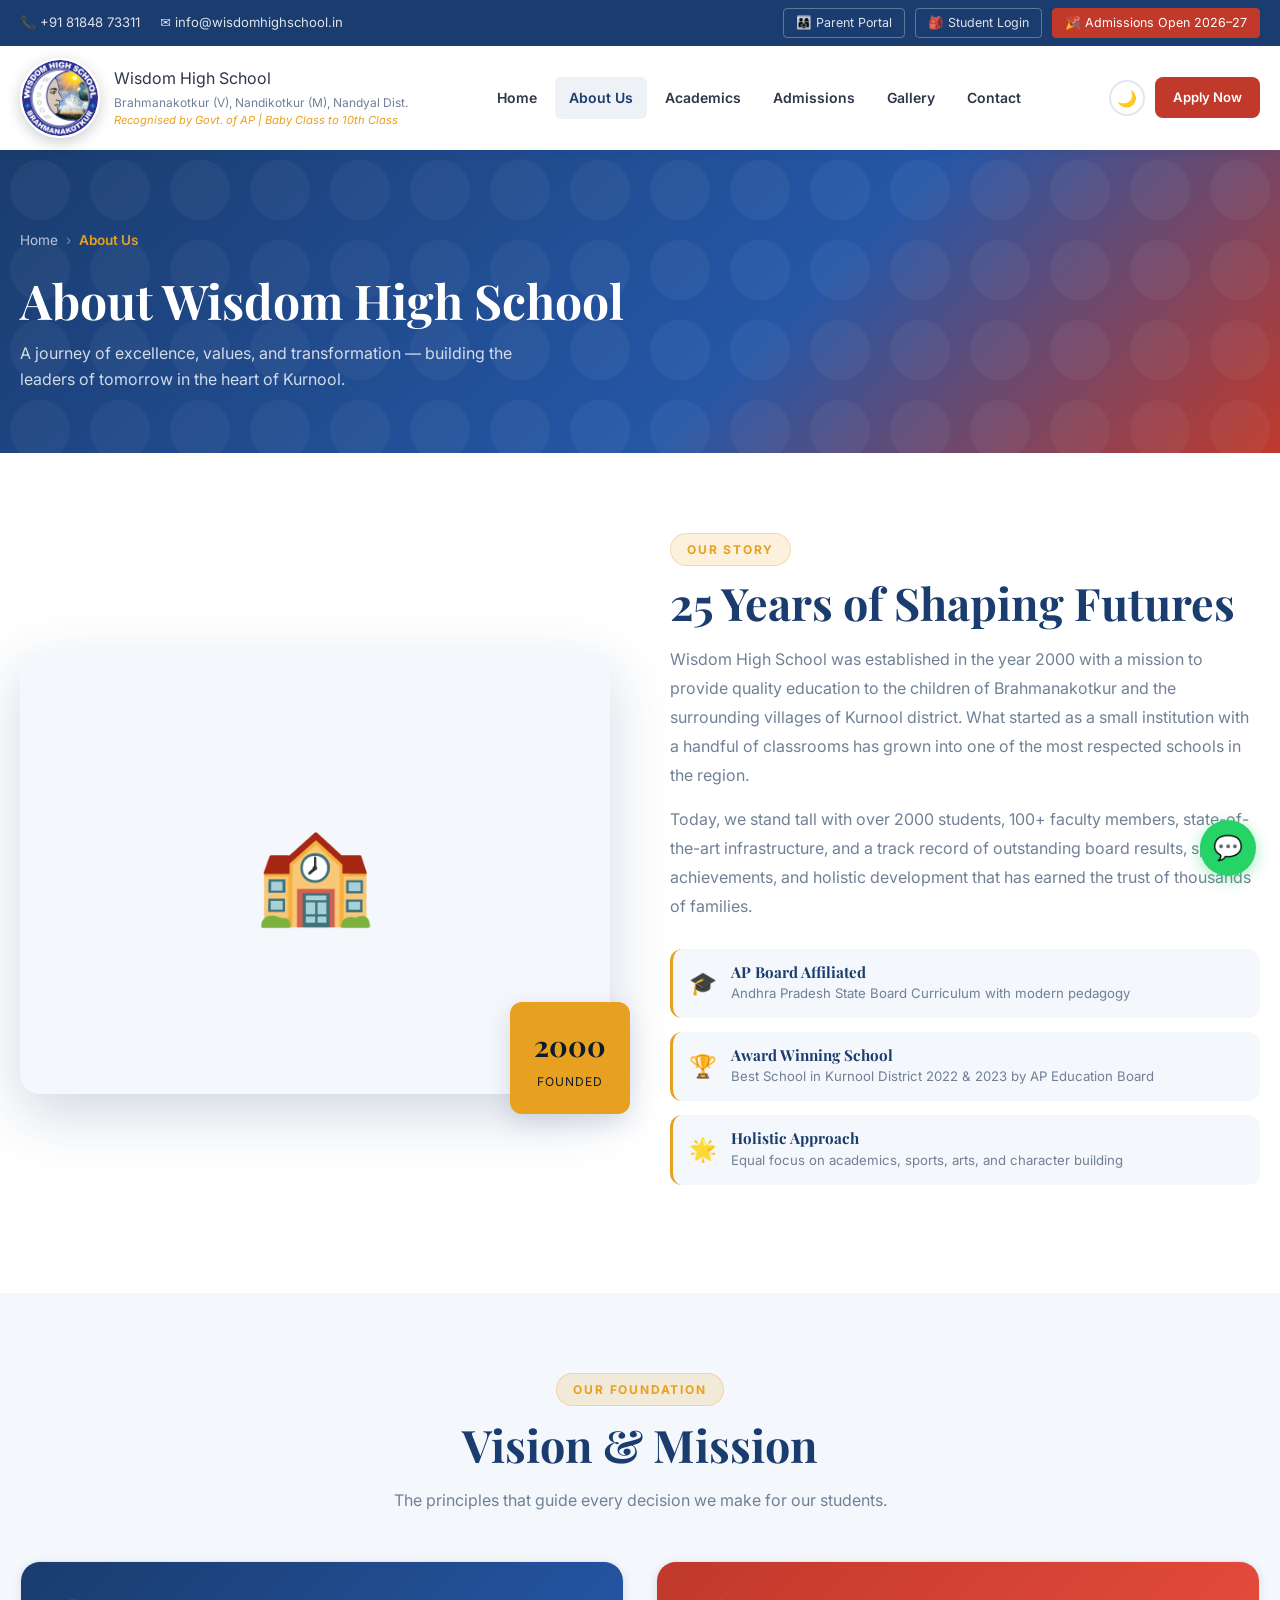
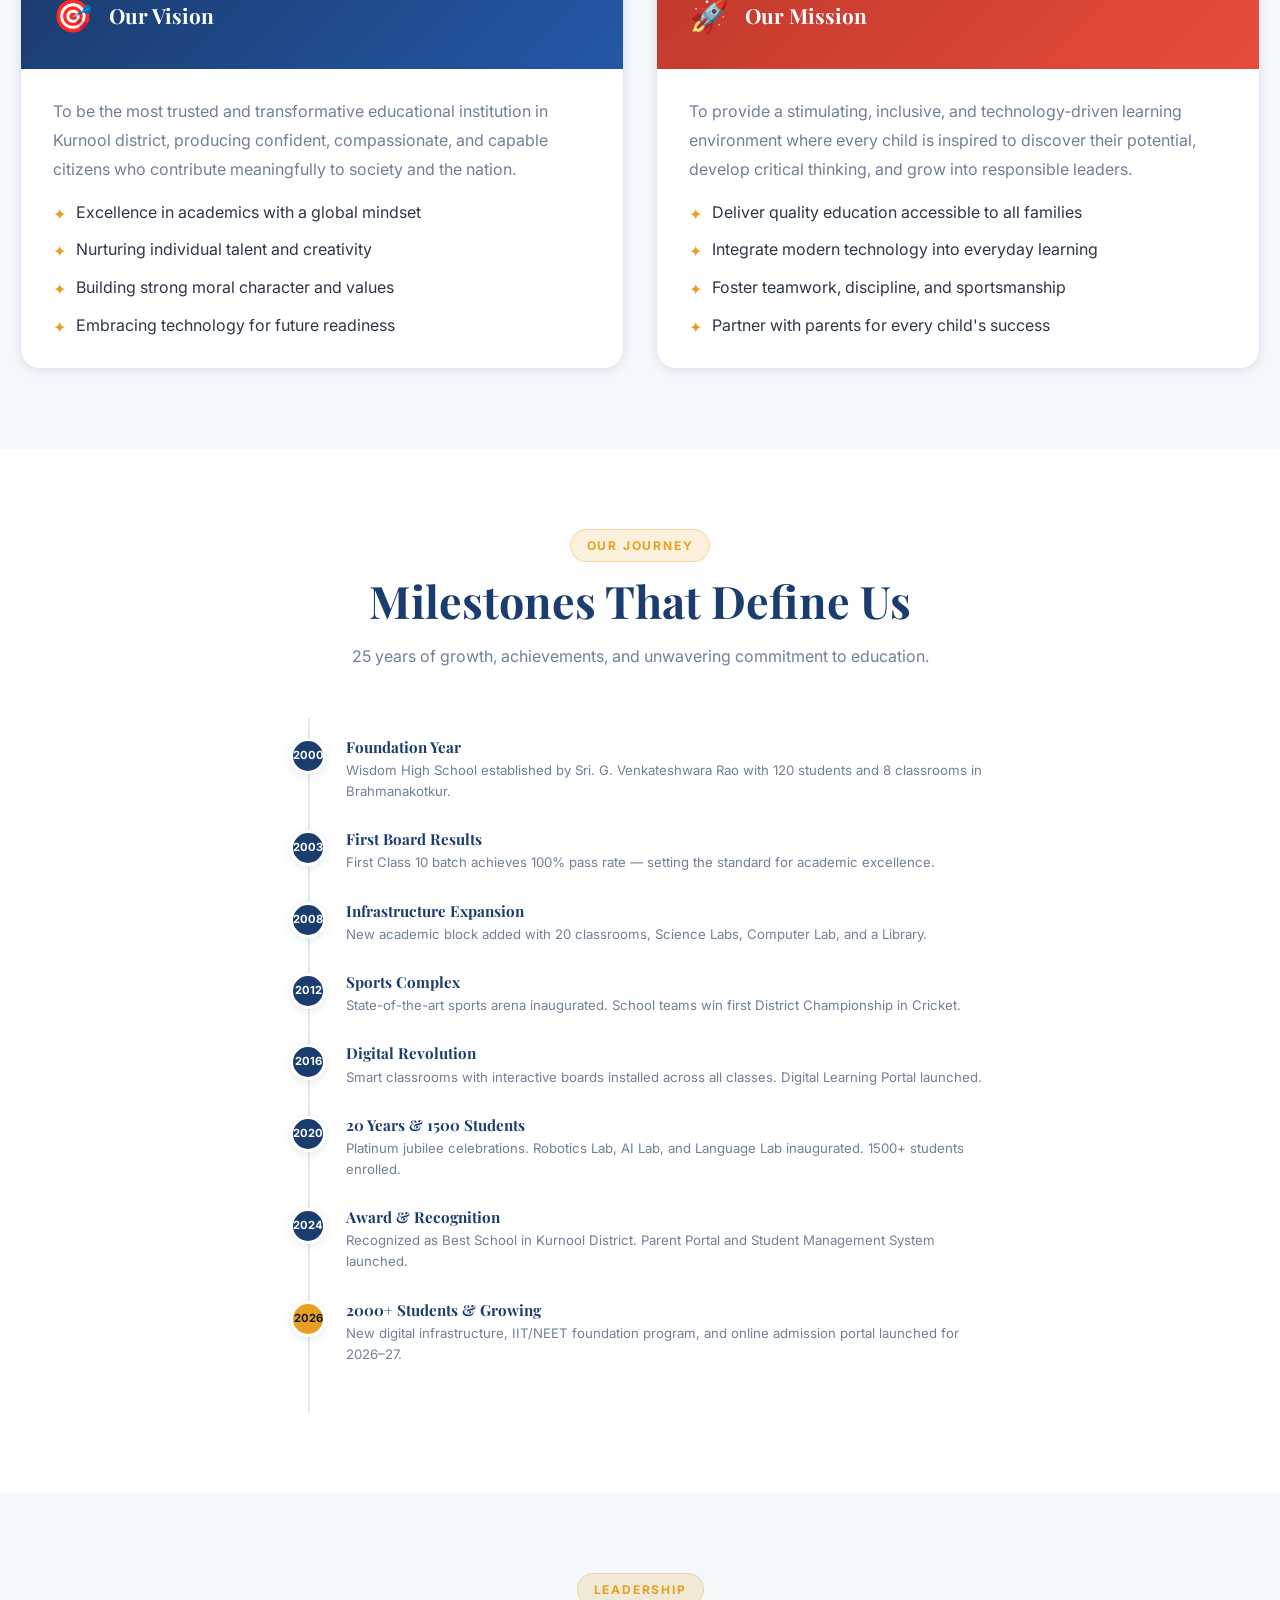
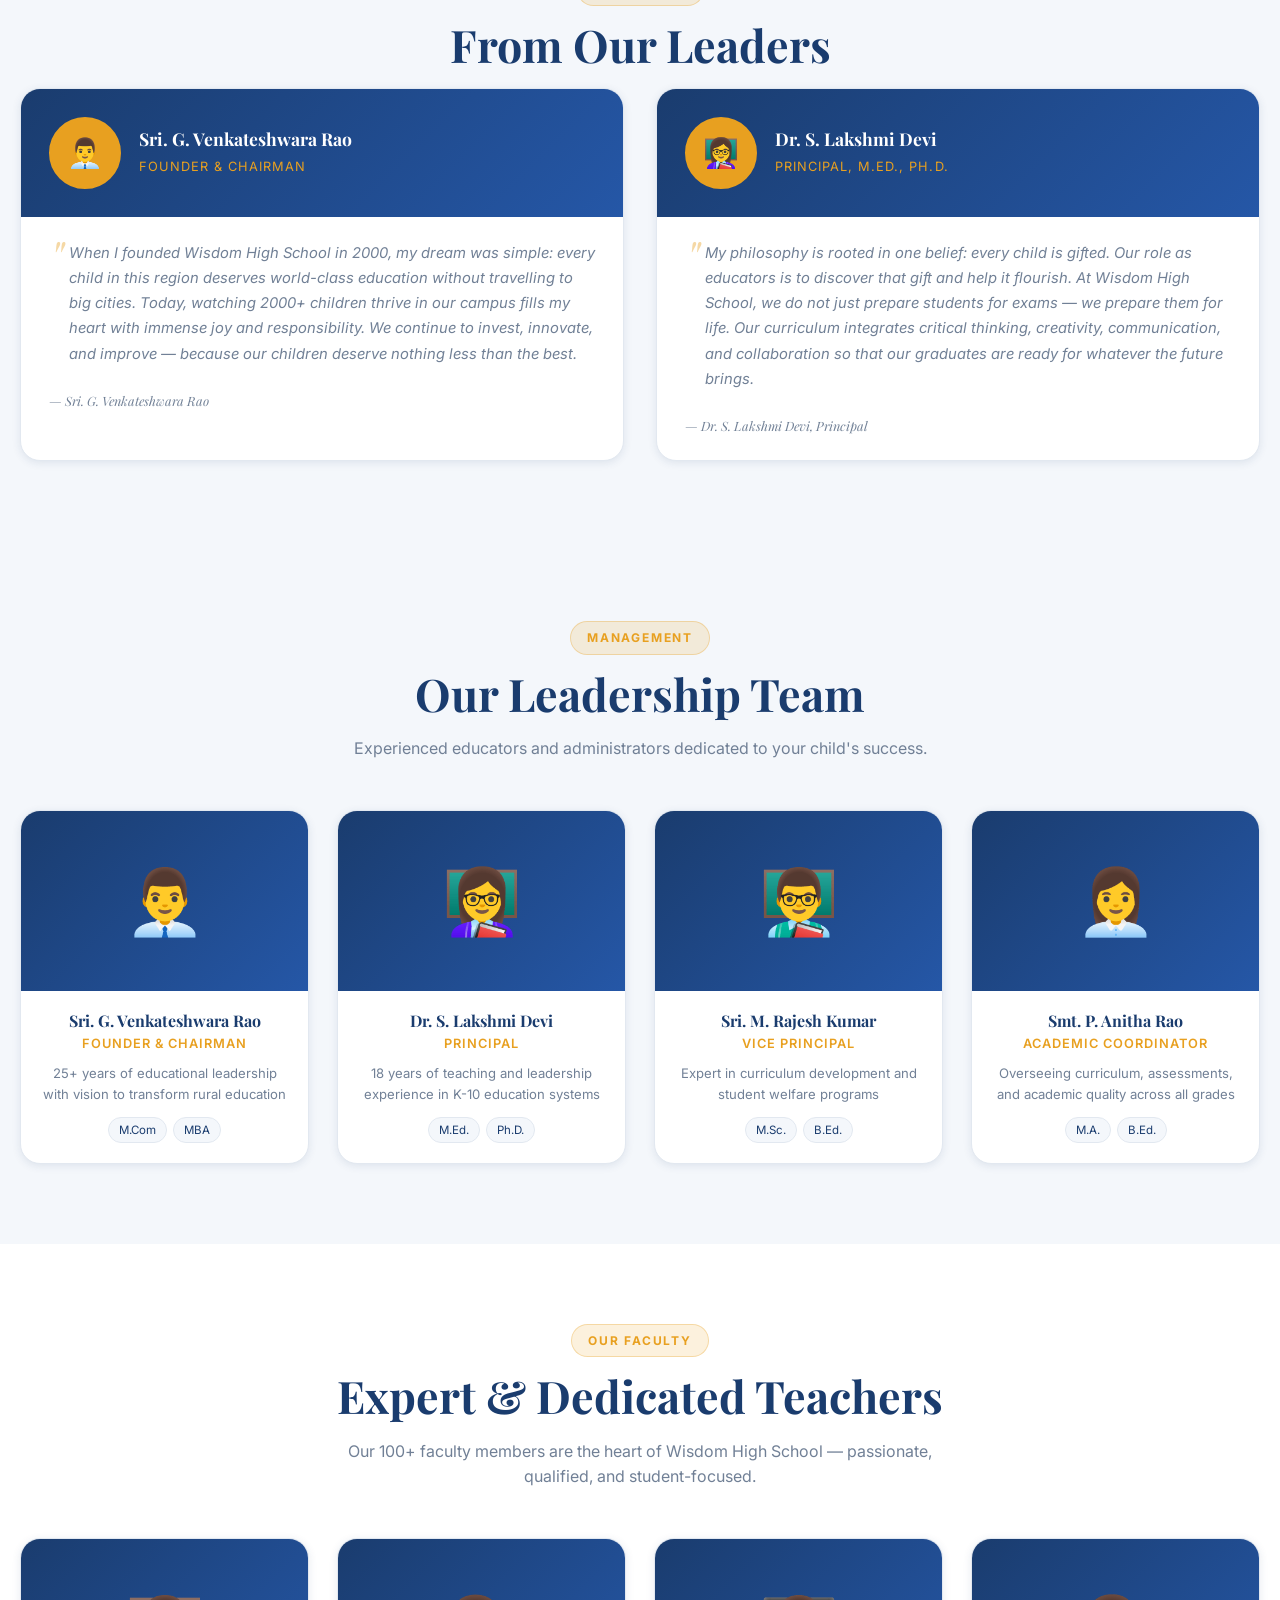
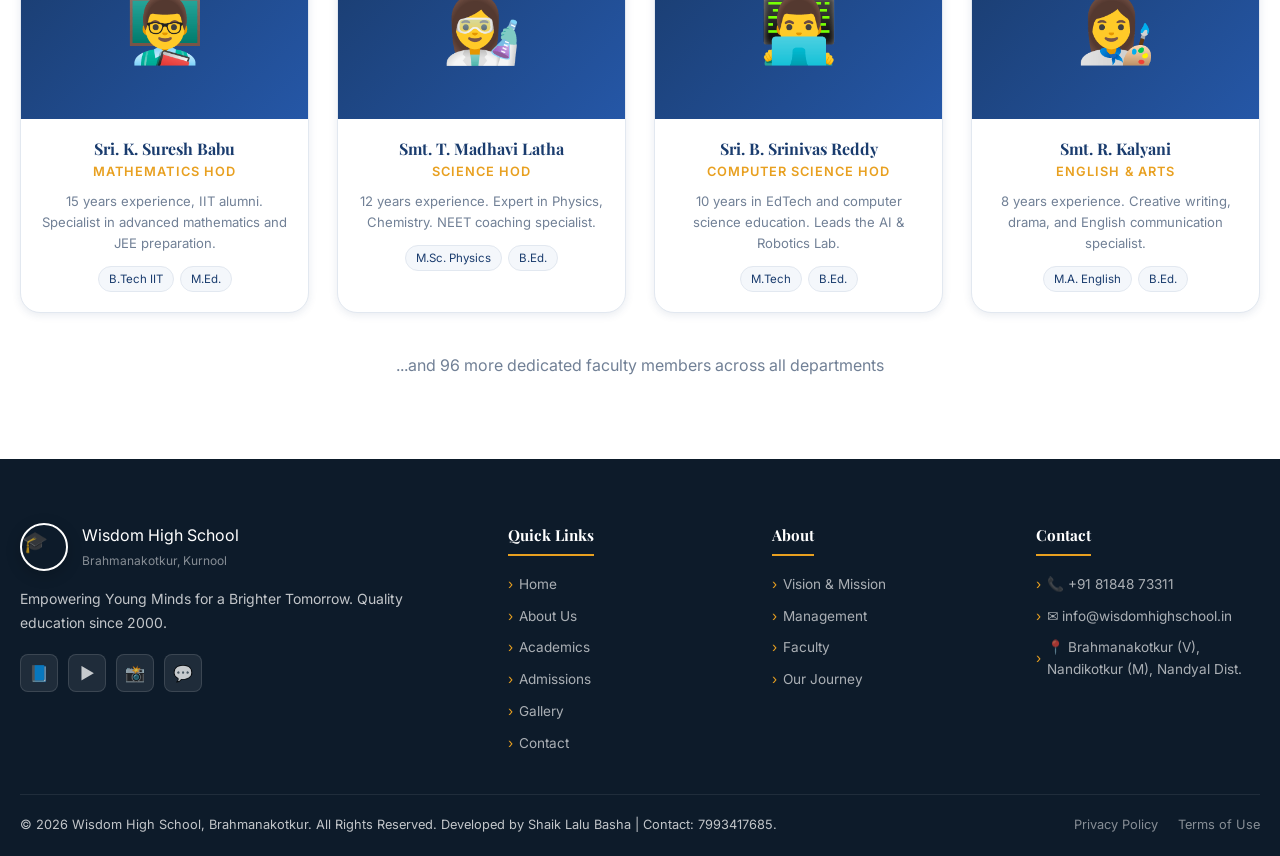
==== commit 120eb166: "Add files via upload" ====
--- a/about.html
+++ b/about.html
@@ -35,7 +35,9 @@
   <div class="container">
     <div class="header-inner">
       <a href="index.html" class="logo-wrap">
-        <div class="logo-icon">🎓</div>
+         <div class="logo-icon">
+    <img src="assets/icons/logo.jpg" alt="School Logo">
+</div>
         <div class="logo-text">
           <div class="school-name">Wisdom High School</div>
           <div class="school-location">Brahmanakotkur (V), Nandikotkur (M), Nandyal Dist.</div>
@@ -424,7 +426,7 @@
   </div>
   <div class="container">
     <div class="footer-bottom">
-      <p>© 2026 Wisdom High School, Brahmanakotkur. All Rights Reserved.</p>
+      <p>© 2026 Wisdom High School, Brahmanakotkur. All Rights Reserved. Developed by Shaik Lalu Basha | Contact: 7993417685.</p>
       <div class="footer-bottom-links">
         <a href="#">Privacy Policy</a>
         <a href="#">Terms of Use</a>
--- a/assets/css/style.css
+++ b/assets/css/style.css
@@ -693,7 +693,7 @@
 }
 .sport-bg {
   position: absolute; inset: 0;
-  background: linear-gradient(135deg, var(--primary), var(--primary-light));
+  =
   display: flex; align-items: center; justify-content: center;
   font-size: 4rem; transition: var(--transition);
 }
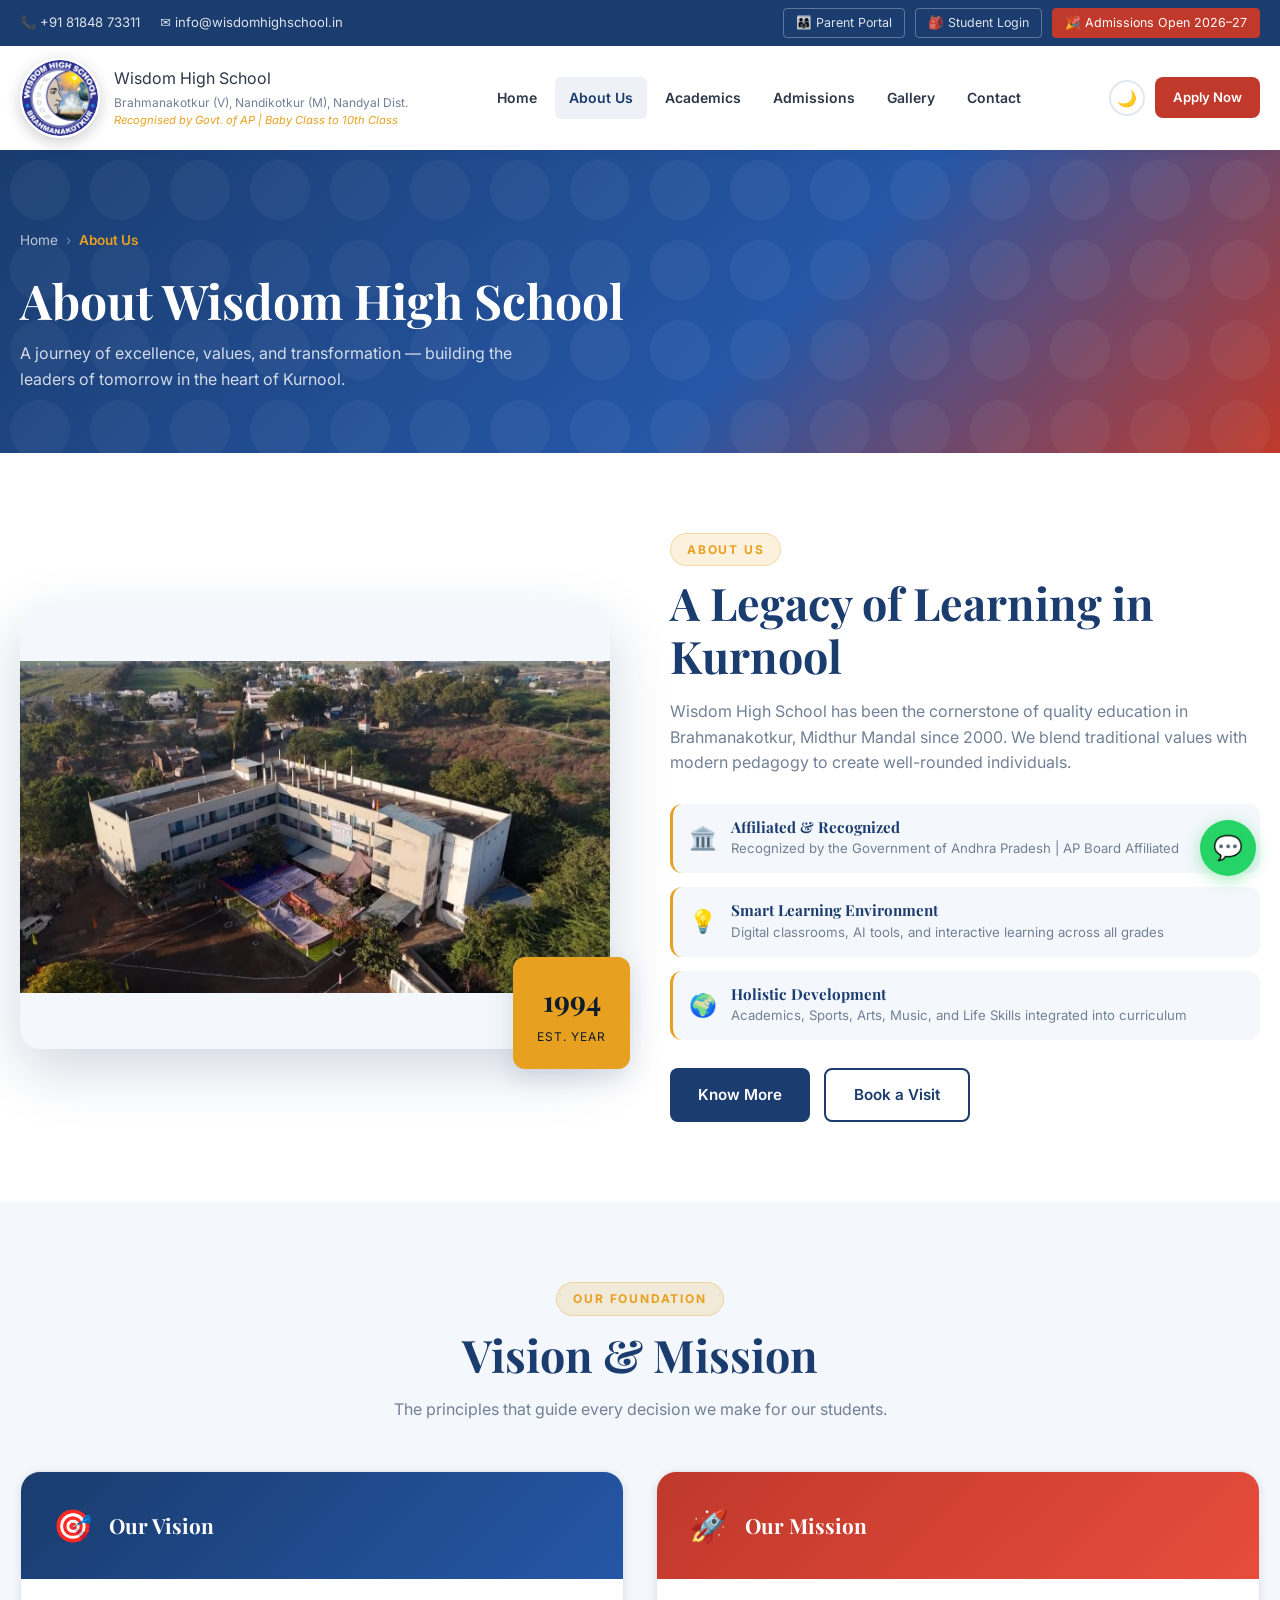
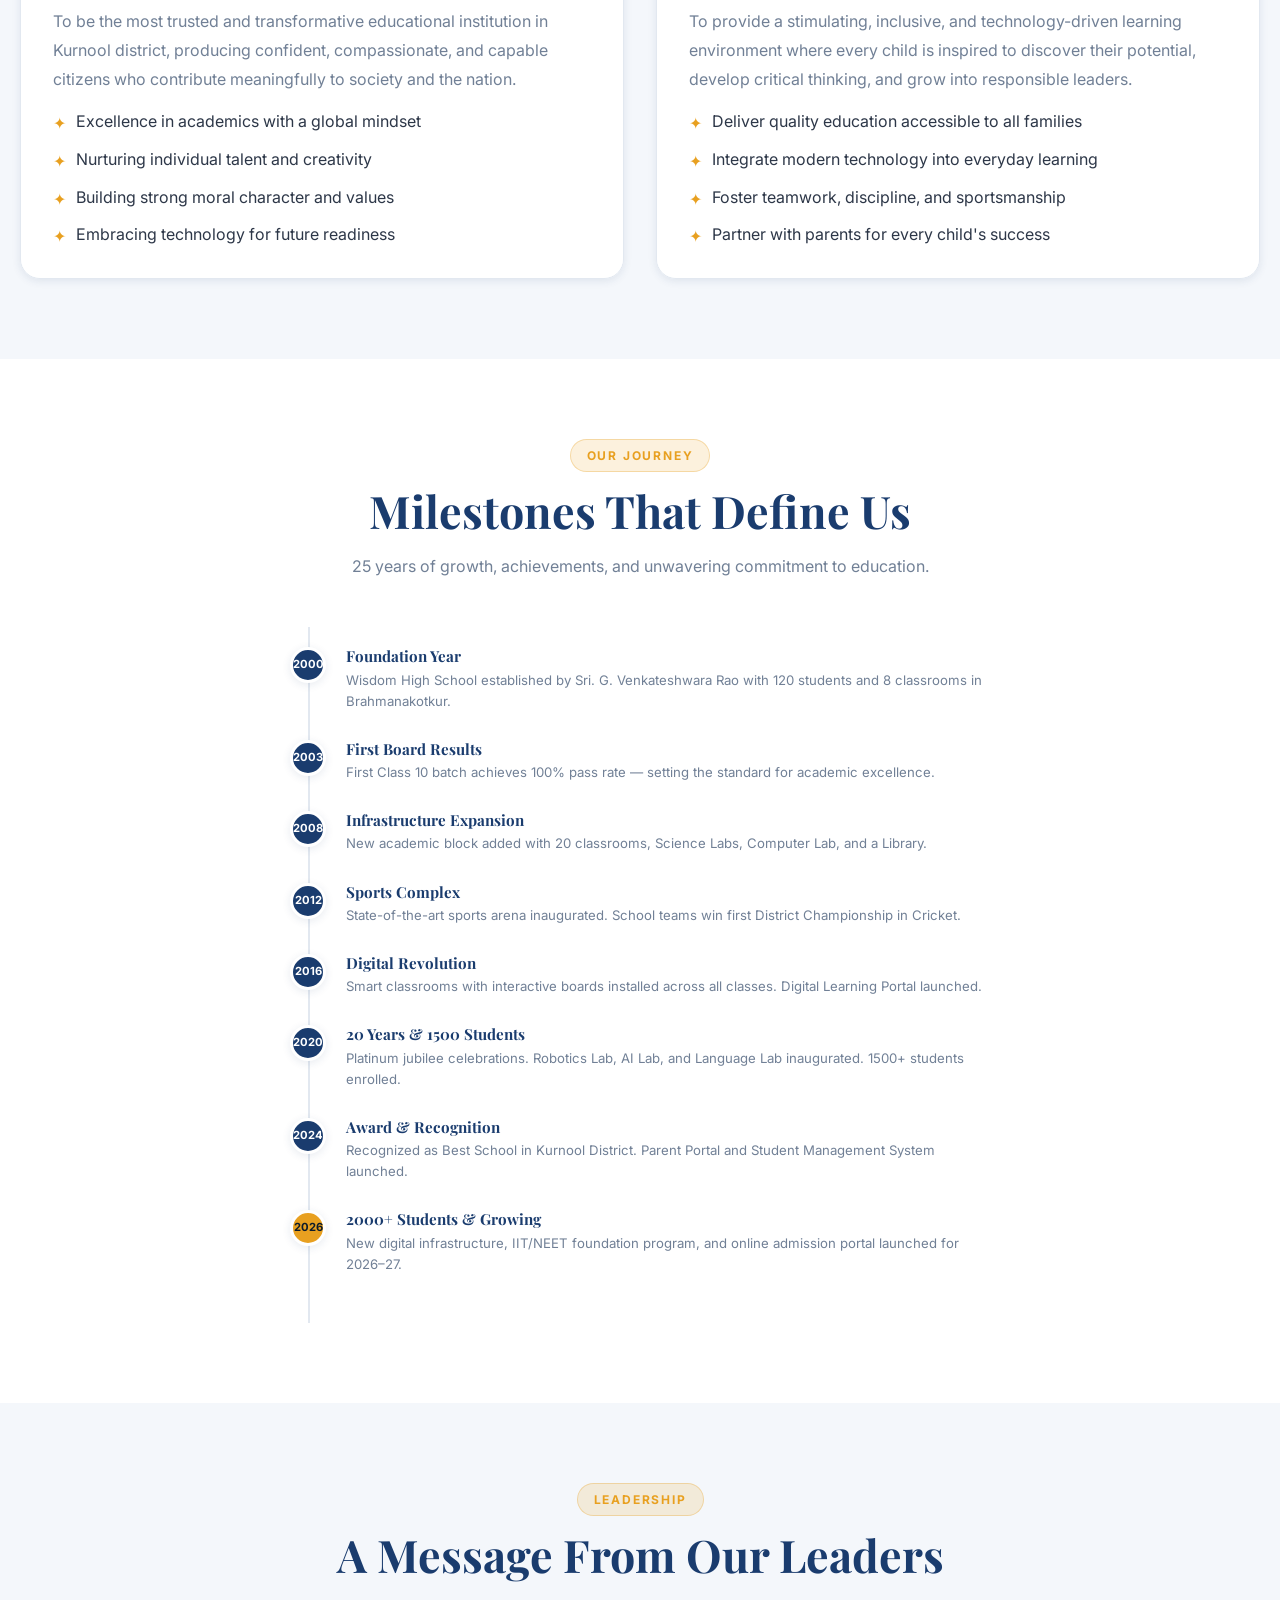
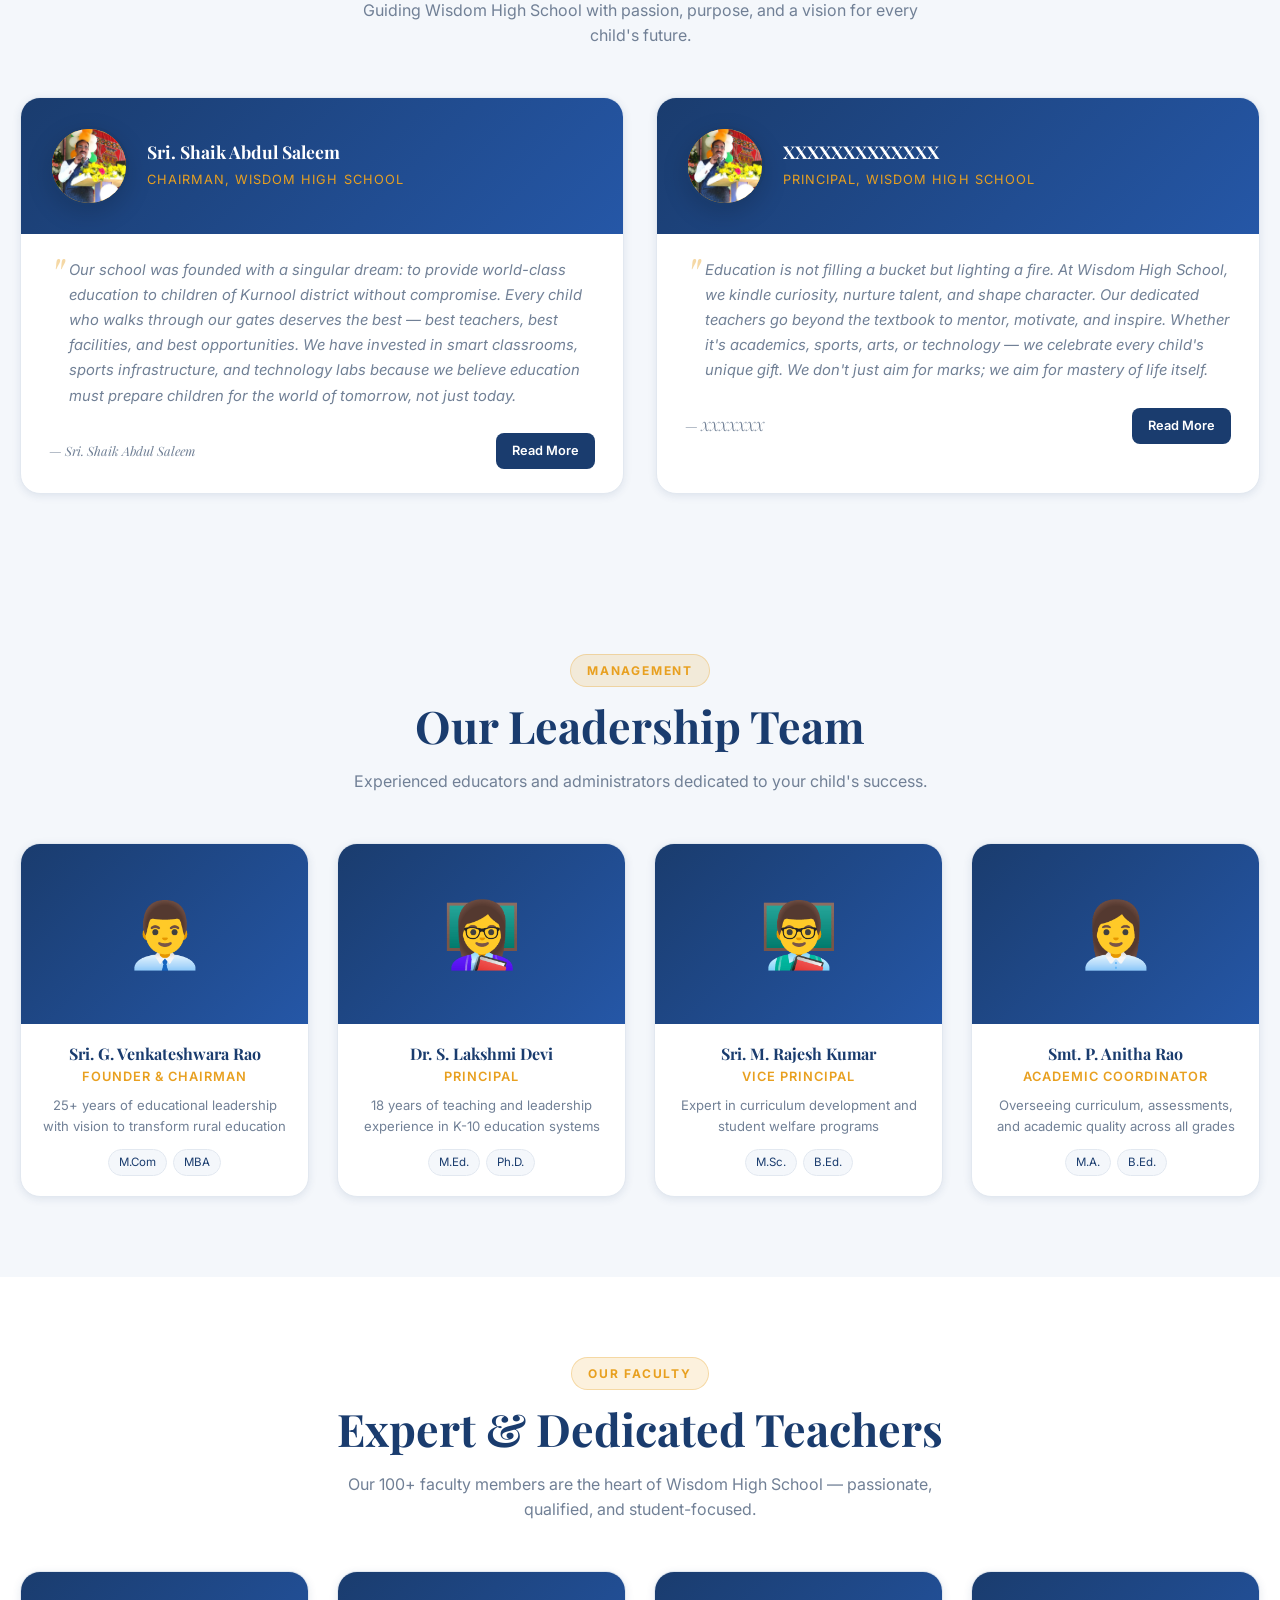
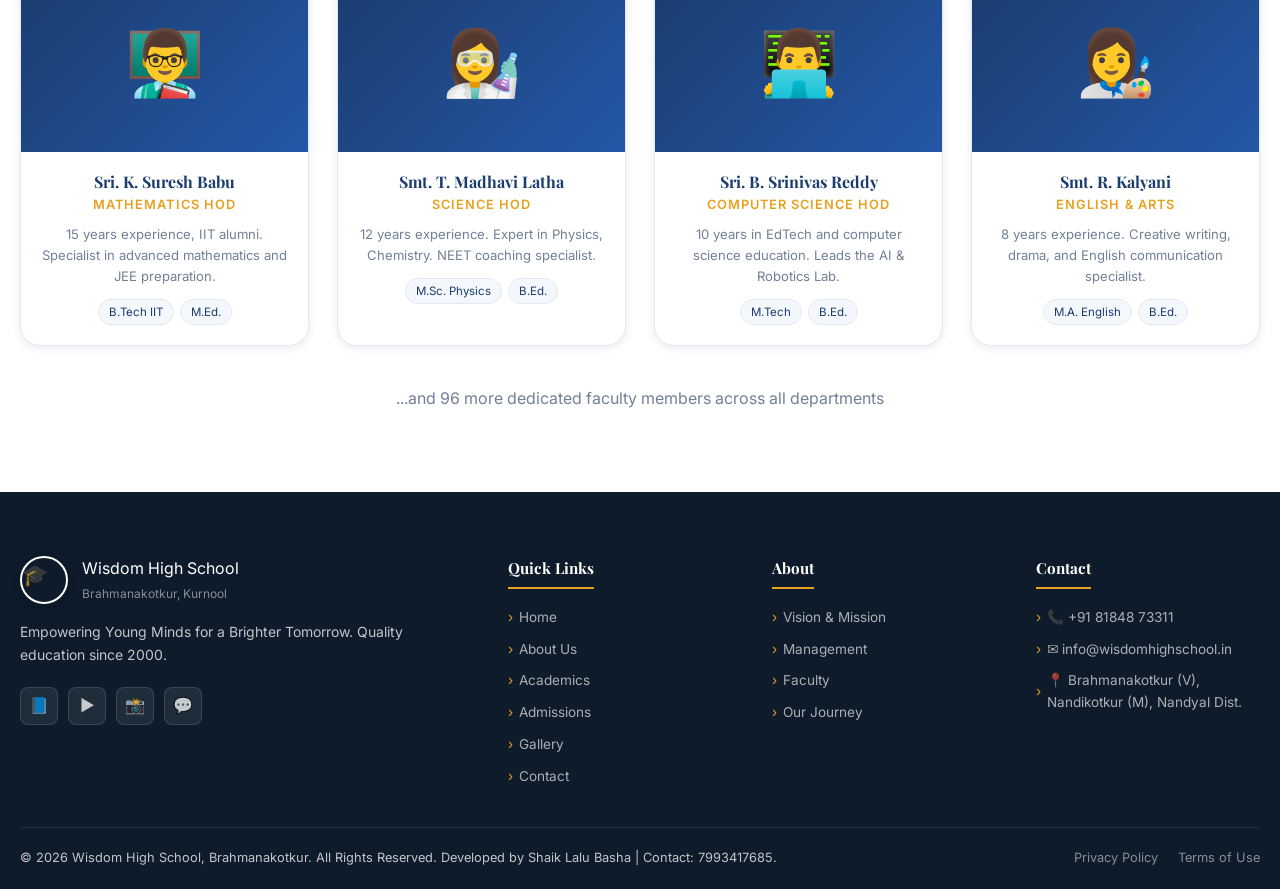
==== commit 5d76ac3a: "Add files via upload" ====
--- a/about.html
+++ b/about.html
@@ -85,34 +85,48 @@
 </section>
 
 <!-- Our Story -->
-<section class="section-pad">
+<section class="section-pad" id="about">
   <div class="container">
     <div class="about-grid">
       <div class="about-img-wrap" data-aos="fade-right">
-        <div class="about-img" style="font-size:6rem;">🏫</div>
+        <div class="about-img">
+    <img src="assets/images/school-building.jpg" alt="Wisdom High School">
+</div>
         <div class="about-badge">
-          <strong>2000</strong>
-          <span>Founded</span>
+          <strong>1994</strong>
+          <span>Est. Year</span>
         </div>
       </div>
       <div class="about-content" data-aos="fade-left">
-        <div class="section-tag">Our Story</div>
-        <h2 class="section-title">25 Years of Shaping Futures</h2>
-        <p style="color:var(--text-muted);margin-bottom:16px;line-height:1.8;">Wisdom High School was established in the year 2000 with a mission to provide quality education to the children of Brahmanakotkur and the surrounding villages of Kurnool district. What started as a small institution with a handful of classrooms has grown into one of the most respected schools in the region.</p>
-        <p style="color:var(--text-muted);margin-bottom:24px;line-height:1.8;">Today, we stand tall with over 2000 students, 100+ faculty members, state-of-the-art infrastructure, and a track record of outstanding board results, sports achievements, and holistic development that has earned the trust of thousands of families.</p>
+        <div class="section-tag">About Us</div>
+        <h2 class="section-title">A Legacy of Learning in Kurnool</h2>
+        <p style="color:var(--text-muted);margin-bottom:20px;">Wisdom High School has been the cornerstone of quality education in Brahmanakotkur, Midthur Mandal since 2000. We blend traditional values with modern pedagogy to create well-rounded individuals.</p>
         <div class="about-features">
           <div class="about-feature">
-            <div class="about-feature-icon">🎓</div>
-            <div><h4>AP Board Affiliated</h4><p>Andhra Pradesh State Board Curriculum with modern pedagogy</p></div>
+            <div class="about-feature-icon">🏛️</div>
+            <div>
+              <h4>Affiliated & Recognized</h4>
+              <p>Recognized by the Government of Andhra Pradesh | AP Board Affiliated</p>
+            </div>
           </div>
           <div class="about-feature">
-            <div class="about-feature-icon">🏆</div>
-            <div><h4>Award Winning School</h4><p>Best School in Kurnool District 2022 & 2023 by AP Education Board</p></div>
+            <div class="about-feature-icon">💡</div>
+            <div>
+              <h4>Smart Learning Environment</h4>
+              <p>Digital classrooms, AI tools, and interactive learning across all grades</p>
+            </div>
           </div>
           <div class="about-feature">
-            <div class="about-feature-icon">🌟</div>
-            <div><h4>Holistic Approach</h4><p>Equal focus on academics, sports, arts, and character building</p></div>
-          </div>
+            <div class="about-feature-icon">🌍</div>
+            <div>
+              <h4>Holistic Development</h4>
+              <p>Academics, Sports, Arts, Music, and Life Skills integrated into curriculum</p>
+            </div>
+          </div>
+        </div>
+        <div style="display:flex;gap:14px;flex-wrap:wrap;">
+          <a href="about.html" class="btn btn-primary">Know More</a>
+          <a href="contact.html" class="btn btn-outline" style="border-color:var(--primary);color:var(--primary);">Book a Visit</a>
         </div>
       </div>
     </div>
@@ -234,44 +248,77 @@
 </section>
 
 <!-- Chairman & Principal Messages -->
-<section class="section-pad messages-section" id="chairman">
+<section class="section-pad messages-section">
   <div class="container">
     <div class="text-center" data-aos="fade-up">
       <div class="section-tag">Leadership</div>
-      <h2 class="section-title">From Our Leaders</h2>
+      <h2 class="section-title">A Message From Our Leaders</h2>
+      <p class="section-sub">Guiding Wisdom High School with passion, purpose, and a vision for every child's future.</p>
     </div>
     <div class="messages-grid">
-      <div class="message-card" data-aos="fade-right" id="chairman">
+      <!-- Chairman -->
+      <div class="message-card" data-aos="fade-right">
         <div class="message-header">
-          <div class="message-avatar">👨‍💼</div>
+          <div class="message-avatar">
+    <img src="assets/images/founder.jpg" alt="Chairman - Sri. Shaik Abdul Saleem">
+</div><style>.message-avatar{
+    width: 80px;
+    height: 80px;
+    border-radius: 50%;
+    overflow: hidden;
+    flex-shrink: 0;
+
+    border: 3px solid var(--primary);
+    box-shadow: 0 8px 25px rgba(0,0,0,0.15);
+
+    transition: all 0.3s ease;
+}
+
+.message-avatar img{
+    width: 100%;
+    height: 100%;
+    object-fit: cover;
+    display: block;
+}
+
+.message-avatar:hover{
+    transform: scale(1.05);
+}</style>
           <div class="message-person">
-            <h3>Sri. G. Venkateshwara Rao</h3>
-            <span>Founder & Chairman</span>
+            <h3>Sri. Shaik Abdul Saleem</h3>
+            <span>Chairman, Wisdom High School</span>
           </div>
         </div>
         <div class="message-body">
-          <p>When I founded Wisdom High School in 2000, my dream was simple: every child in this region deserves world-class education without travelling to big cities. Today, watching 2000+ children thrive in our campus fills my heart with immense joy and responsibility. We continue to invest, innovate, and improve — because our children deserve nothing less than the best.</p>
-        </div>
-        <div class="message-footer"><span class="message-sig">— Sri. G. Venkateshwara Rao</span></div>
-      </div>
-      <div class="message-card" data-aos="fade-left" id="principal">
+          <p>Our school was founded with a singular dream: to provide world-class education to children of Kurnool district without compromise. Every child who walks through our gates deserves the best — best teachers, best facilities, and best opportunities. We have invested in smart classrooms, sports infrastructure, and technology labs because we believe education must prepare children for the world of tomorrow, not just today.</p>
+        </div>
+        <div class="message-footer">
+          <span class="message-sig">— Sri. Shaik Abdul Saleem</span>
+          <a href="about.html#chairman" class="btn btn-primary" style="margin-left:auto;font-size:0.8rem;padding:8px 16px;">Read More</a>
+        </div>
+      </div>
+      <!-- Principal -->
+      <div class="message-card" data-aos="fade-left">
         <div class="message-header">
-          <div class="message-avatar">👩‍🏫</div>
+          <div class="message-avatar">
+    <img src="assets/images/founder.jpg" alt="Principal - Dr. S. Lakshmi Devi">
+</div>
           <div class="message-person">
-            <h3>Dr. S. Lakshmi Devi</h3>
-            <span>Principal, M.Ed., Ph.D.</span>
+            <h3>XXXXXXXXXXXXX</h3>
+            <span>Principal, Wisdom High School</span>
           </div>
         </div>
         <div class="message-body">
-          <p>My philosophy is rooted in one belief: every child is gifted. Our role as educators is to discover that gift and help it flourish. At Wisdom High School, we do not just prepare students for exams — we prepare them for life. Our curriculum integrates critical thinking, creativity, communication, and collaboration so that our graduates are ready for whatever the future brings.</p>
-        </div>
-        <div class="message-footer"><span class="message-sig">— Dr. S. Lakshmi Devi, Principal</span></div>
-      </div>
-    </div>
-  </div>
-</section>
-
-<!-- Management Team -->
+          <p>Education is not filling a bucket but lighting a fire. At Wisdom High School, we kindle curiosity, nurture talent, and shape character. Our dedicated teachers go beyond the textbook to mentor, motivate, and inspire. Whether it's academics, sports, arts, or technology — we celebrate every child's unique gift. We don't just aim for marks; we aim for mastery of life itself.</p>
+        </div>
+        <div class="message-footer">
+          <span class="message-sig">— XXXXXXX</span>
+          <a href="about.html#principal" class="btn btn-primary" style="margin-left:auto;font-size:0.8rem;padding:8px 16px;">Read More</a>
+        </div>
+      </div>
+    </div>
+  </div>
+</section><!-- Management Team -->
 <section class="section-pad" id="management" style="background:var(--light);">
   <div class="container">
     <div class="text-center" data-aos="fade-up">
